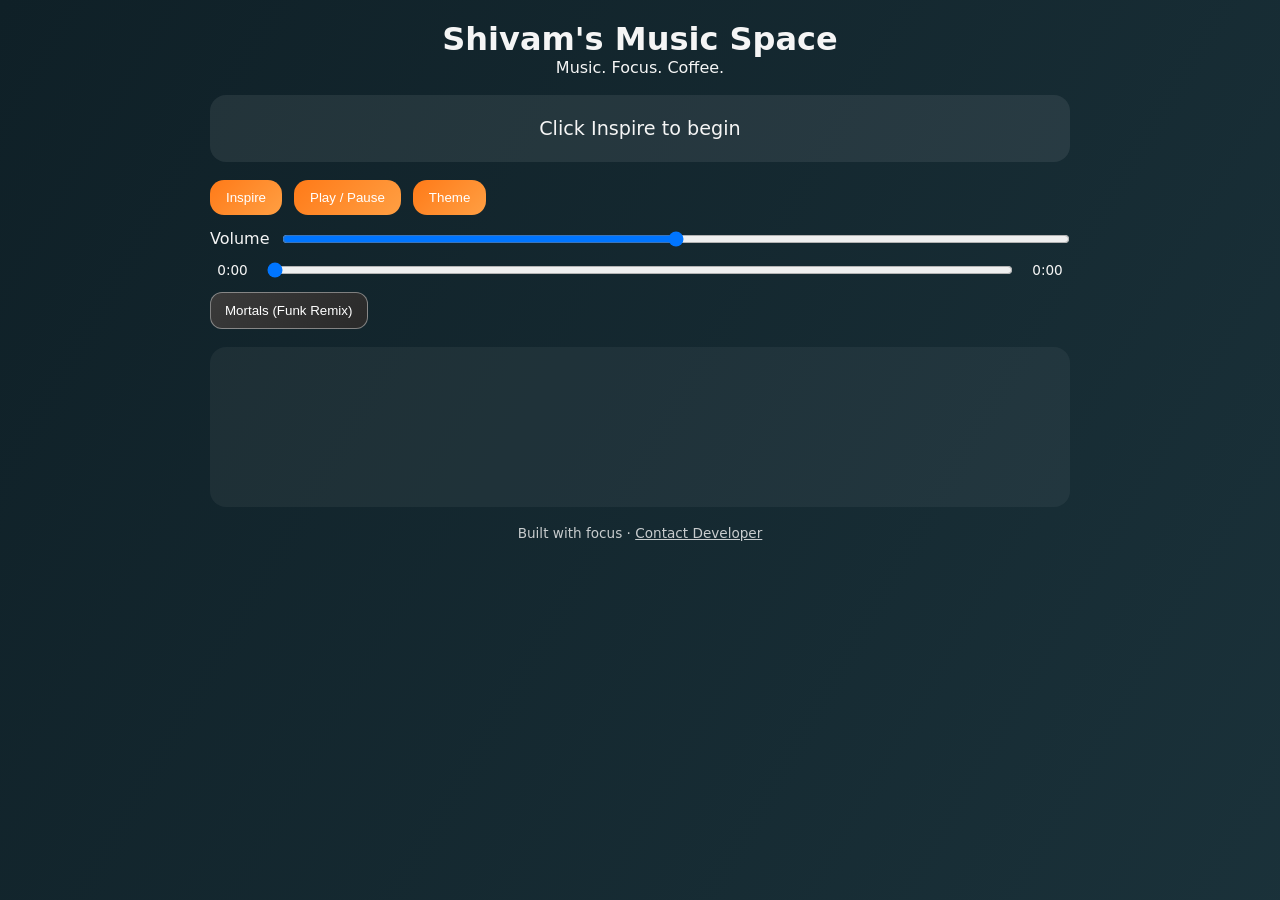
==== ItIsShivam.html @ a578e313 "Refactor ItIsShivam.html for improved controls Updated HTML structure and added new buttons for func" ====
<!DOCTYPE html>
<html lang="en">
<head>
  <meta charset="UTF-8" />
  <meta name="viewport" content="width=device-width, initial-scale=1.0"/>
  <title>Shivam's Music Space</title>
  <link rel="stylesheet" href="ItIsShivam.css">
</head>

<body class="dark animated-bg">
  <div class="main-container">

    <header>
      <h1>Shivam's Music Space</h1>
      <p>Music. Focus. Coffee.</p>
    </header>

    <div class="quote-box" id="quoteText">
      Click Inspire to begin
    </div>

    <div class="controls" id="controls">

      <div class="row">
        <button onclick="generateQuote()">Inspire</button>
        <button onclick="togglePlay()">Play / Pause</button>
        <button onclick="toggleTheme()">Theme</button>
      </div>

      <div class="row">
        <label>Volume</label>
        <input type="range" id="volume" min="0" max="1" step="0.01" value="0.5">
      </div>

      <div class="row progress-row">
        <span id="currentTime">0:00</span>
        <input type="range" id="progress" min="0" max="100" value="0">
        <span id="duration">0:00</span>
      </div>

      <div class="row">
        <select id="trackSelector">
          <option value="mortals-funk-remix.mp3">Mortals (Funk Remix)</option>
          <option value="on-and-on.mp3">On & On</option>
          <option value="make-me-move.mp3">Make Me Move</option>
          <option value="heroes-tonight.mp3">Heroes Tonight</option>
          <option value="power.mp3">Power</option>
          <option value="only-human.mp3">Only Human</option>
          <option value="want-your-body.mp3">Want Your Body</option>
          <option value="did-it-mean-forever.mp3">Did It Mean Forever</option>
          <option value="digital-death.mp3">Digital Death</option>
          <option value="all-i-need.mp3">All I Need</option>
        </select>
      </div>

    </div>

    <canvas id="visualizer"></canvas>

    <footer class="site-footer">
      Built with focus · 
      <a href="mailto:devsparadise999@duck.com">Contact Developer</a>
    </footer>

  </div>

  <audio id="audio" preload="metadata"></audio>
  <script src="ItIsShivam.js"></script>
</body>
</html>
---- ItIsShivam.css ----
* {
  margin: 0;
  padding: 0;
  box-sizing: border-box;
}

body {
  font-family: system-ui, -apple-system, sans-serif;
  min-height: 100vh;
  transition: background 0.8s ease, color 0.4s ease;
}

body.dark {
  color: #f5f5f5;
}

body.light {
  color: #222;
  background: #f2f2f2;
}

/* Animated background */
body.animated-bg {
  background: linear-gradient(120deg, #0f2027, #203a43, #2c5364);
  background-size: 300% 300%;
  animation: bgMove 40s ease infinite;
}

@keyframes bgMove {
  0% { background-position: 0% 50%; }
  50% { background-position: 100% 50%; }
  100% { background-position: 0% 50%; }
}

.main-container {
  max-width: 900px;
  margin: auto;
  padding: 20px;
  display: flex;
  flex-direction: column;
  gap: 18px;
}

header {
  text-align: center;
}

.quote-box {
  padding: 22px;
  border-radius: 16px;
  background: rgba(255,255,255,0.08);
  text-align: center;
  font-size: 1.2em;
  transition: opacity 0.3s ease;
}

.controls {
  display: flex;
  flex-direction: column;
  gap: 14px;
  transition: opacity 0.5s ease, transform 0.5s ease;
}

.row {
  display: flex;
  gap: 12px;
  align-items: center;
  flex-wrap: wrap;
}

button {
  padding: 10px 16px;
  border-radius: 14px;
  border: none;
  background: linear-gradient(135deg, #ff7a18, #ff9f43);
  color: #fff;
  cursor: pointer;
  transition: transform 0.15s ease, box-shadow 0.15s ease;
}

button:hover {
  transform: translateY(-2px);
  box-shadow: 0 8px 20px rgba(0,0,0,0.25);
}

button:active {
  transform: scale(0.96);
}

input[type="range"] {
  flex: 1;
}

.progress-row span {
  width: 45px;
  text-align: center;
  font-size: 0.85em;
}

canvas {
  width: 100%;
  height: 160px;
  border-radius: 16px;
  background: rgba(255,255,255,0.05);
}

/* Select styling */
select {
  padding: 10px 14px;
  border-radius: 12px;
  background: linear-gradient(135deg, #3a3a3a, #2a2a2a);
  color: #fff;
  border: 1px solid rgba(255,255,255,0.4);
  appearance: none;
  cursor: pointer;
}

select:hover {
  background: linear-gradient(135deg, #4b4b4b, #3a3a3a);
}

body.light select {
  background: #e6e6e6;
  color: #222;
  border: 1px solid rgba(0,0,0,0.2);
}

.site-footer {
  text-align: center;
  font-size: 0.85em;
  opacity: 0.8;
}

.site-footer a {
  color: inherit;
  text-decoration: underline;
}
/* Beat reactive overlay */
body::before {
  content: "";
  position: fixed;
  inset: 0;
  background: radial-gradient(
    circle at center,
    rgba(255, 255, 255, 0.08),
    transparent 70%
  );
  opacity: 0;
  transition: opacity 0.2s ease, background 0.3s ease;
  pointer-events: none;
  z-index: -1;
}
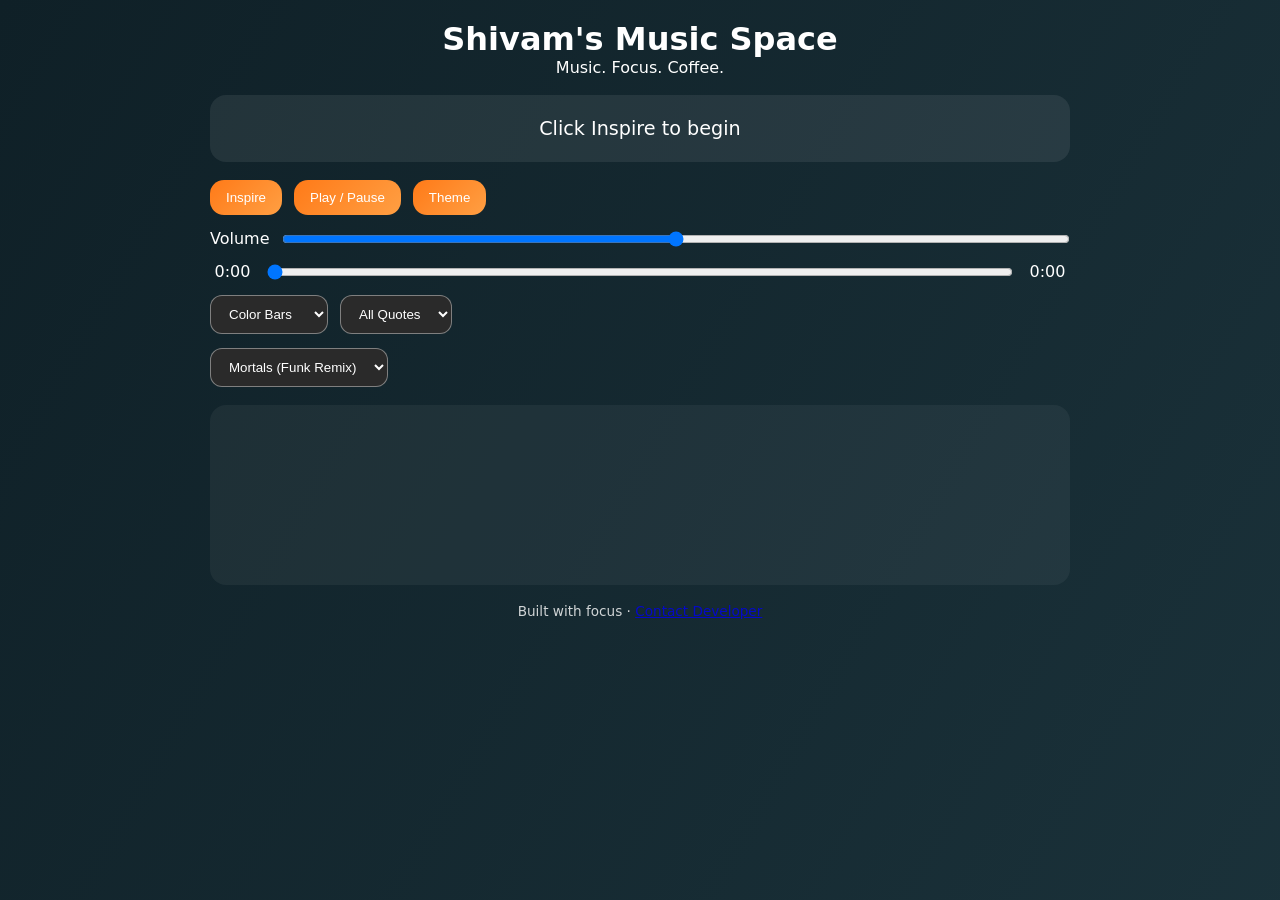
==== commit 848aa06f: "Update ItIsShivam.html" ====
--- a/ItIsShivam.html
+++ b/ItIsShivam.html
@@ -11,15 +11,15 @@
   <div class="main-container">
 
     <header>
-      <h1>Shivam's Music Space</h1>
-      <p>Music. Focus. Coffee.</p>
+      <h1 id="title">Shivam's Music Space</h1>
+      <p id="subtitle">Music. Focus. Coffee.</p>
     </header>
 
     <div class="quote-box" id="quoteText">
       Click Inspire to begin
     </div>
 
-    <div class="controls" id="controls">
+    <div class="controls">
 
       <div class="row">
         <button onclick="generateQuote()">Inspire</button>
@@ -36,6 +36,21 @@
         <span id="currentTime">0:00</span>
         <input type="range" id="progress" min="0" max="100" value="0">
         <span id="duration">0:00</span>
+      </div>
+
+      <div class="row">
+        <select id="visualizerMode">
+          <option value="bars">Color Bars</option>
+          <option value="wave">Wave Flow</option>
+          <option value="pulse">Pulse Glow</option>
+        </select>
+
+        <select id="quoteCategory">
+          <option value="all">All Quotes</option>
+          <option value="focus">Focus</option>
+          <option value="life">Life</option>
+          <option value="calm">Calm</option>
+        </select>
       </div>
 
       <div class="row">
--- a/ItIsShivam.css
+++ b/ItIsShivam.css
@@ -5,17 +5,17 @@
 }
 
 body {
-  font-family: system-ui, -apple-system, sans-serif;
+  font-family: system-ui, sans-serif;
   min-height: 100vh;
   transition: background 0.8s ease, color 0.4s ease;
 }
 
 body.dark {
-  color: #f5f5f5;
+  color: #ffffff;
 }
 
 body.light {
-  color: #222;
+  color: #111;
   background: #f2f2f2;
 }
 
@@ -30,6 +30,18 @@
   0% { background-position: 0% 50%; }
   50% { background-position: 100% 50%; }
   100% { background-position: 0% 50%; }
+}
+
+/* Beat overlay */
+body::before {
+  content: "";
+  position: fixed;
+  inset: 0;
+  background: var(--beat-bg, transparent);
+  opacity: var(--beat-opacity, 0);
+  transition: opacity 0.2s ease;
+  pointer-events: none;
+  z-index: -1;
 }
 
 .main-container {
@@ -58,7 +70,6 @@
   display: flex;
   flex-direction: column;
   gap: 14px;
-  transition: opacity 0.5s ease, transform 0.5s ease;
 }
 
 .row {
@@ -73,18 +84,13 @@
   border-radius: 14px;
   border: none;
   background: linear-gradient(135deg, #ff7a18, #ff9f43);
-  color: #fff;
+  color: white;
   cursor: pointer;
   transition: transform 0.15s ease, box-shadow 0.15s ease;
 }
 
 button:hover {
   transform: translateY(-2px);
-  box-shadow: 0 8px 20px rgba(0,0,0,0.25);
-}
-
-button:active {
-  transform: scale(0.96);
 }
 
 input[type="range"] {
@@ -94,35 +100,28 @@
 .progress-row span {
   width: 45px;
   text-align: center;
-  font-size: 0.85em;
 }
 
 canvas {
   width: 100%;
-  height: 160px;
+  height: 180px;
   border-radius: 16px;
   background: rgba(255,255,255,0.05);
 }
 
-/* Select styling */
+/* Select */
 select {
   padding: 10px 14px;
   border-radius: 12px;
-  background: linear-gradient(135deg, #3a3a3a, #2a2a2a);
+  background: #2a2a2a;
   color: #fff;
   border: 1px solid rgba(255,255,255,0.4);
-  appearance: none;
   cursor: pointer;
-}
-
-select:hover {
-  background: linear-gradient(135deg, #4b4b4b, #3a3a3a);
 }
 
 body.light select {
   background: #e6e6e6;
-  color: #222;
-  border: 1px solid rgba(0,0,0,0.2);
+  color: #111;
 }
 
 .site-footer {
@@ -130,23 +129,3 @@
   font-size: 0.85em;
   opacity: 0.8;
 }
-
-.site-footer a {
-  color: inherit;
-  text-decoration: underline;
-}
-/* Beat reactive overlay */
-body::before {
-  content: "";
-  position: fixed;
-  inset: 0;
-  background: radial-gradient(
-    circle at center,
-    rgba(255, 255, 255, 0.08),
-    transparent 70%
-  );
-  opacity: 0;
-  transition: opacity 0.2s ease, background 0.3s ease;
-  pointer-events: none;
-  z-index: -1;
-}
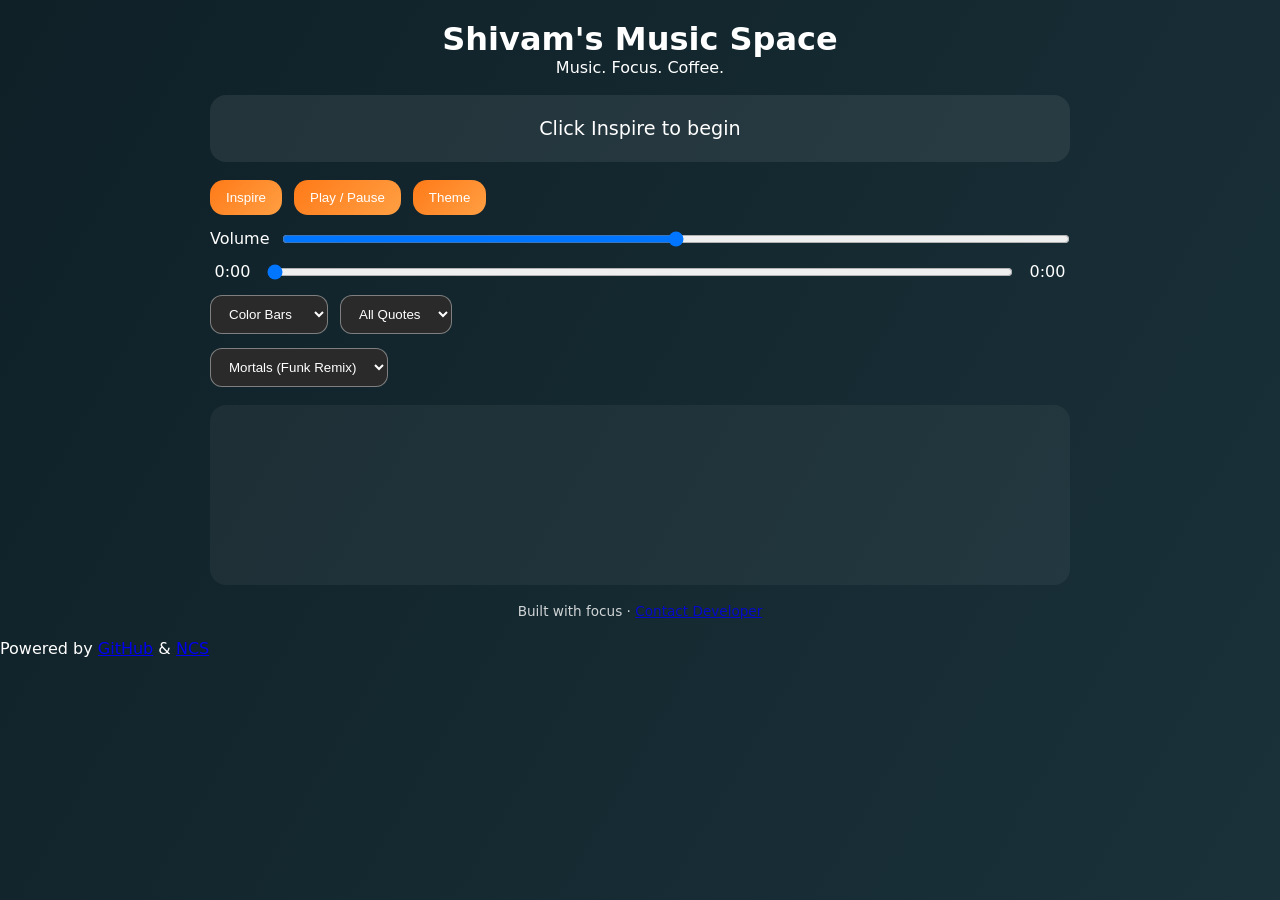
==== commit ee4dca0b: "Refactor footer and remove duplicate audio/script tags" ====
--- a/ItIsShivam.html
+++ b/ItIsShivam.html
@@ -77,9 +77,12 @@
       <a href="mailto:devsparadise999@duck.com">Contact Developer</a>
     </footer>
 
+  </div> <audio id="audio" preload="metadata"></audio>
+  <script src="ItIsShivam.js"></script>
+
+  <div class="powered-by">
+    Powered by <a href="https://github.com/" target="_blank" rel="noopener noreferrer">GitHub</a> & <a href="https://ncs.io/" target="_blank" rel="noopener noreferrer">NCS</a>
   </div>
 
-  <audio id="audio" preload="metadata"></audio>
-  <script src="ItIsShivam.js"></script>
 </body>
 </html>
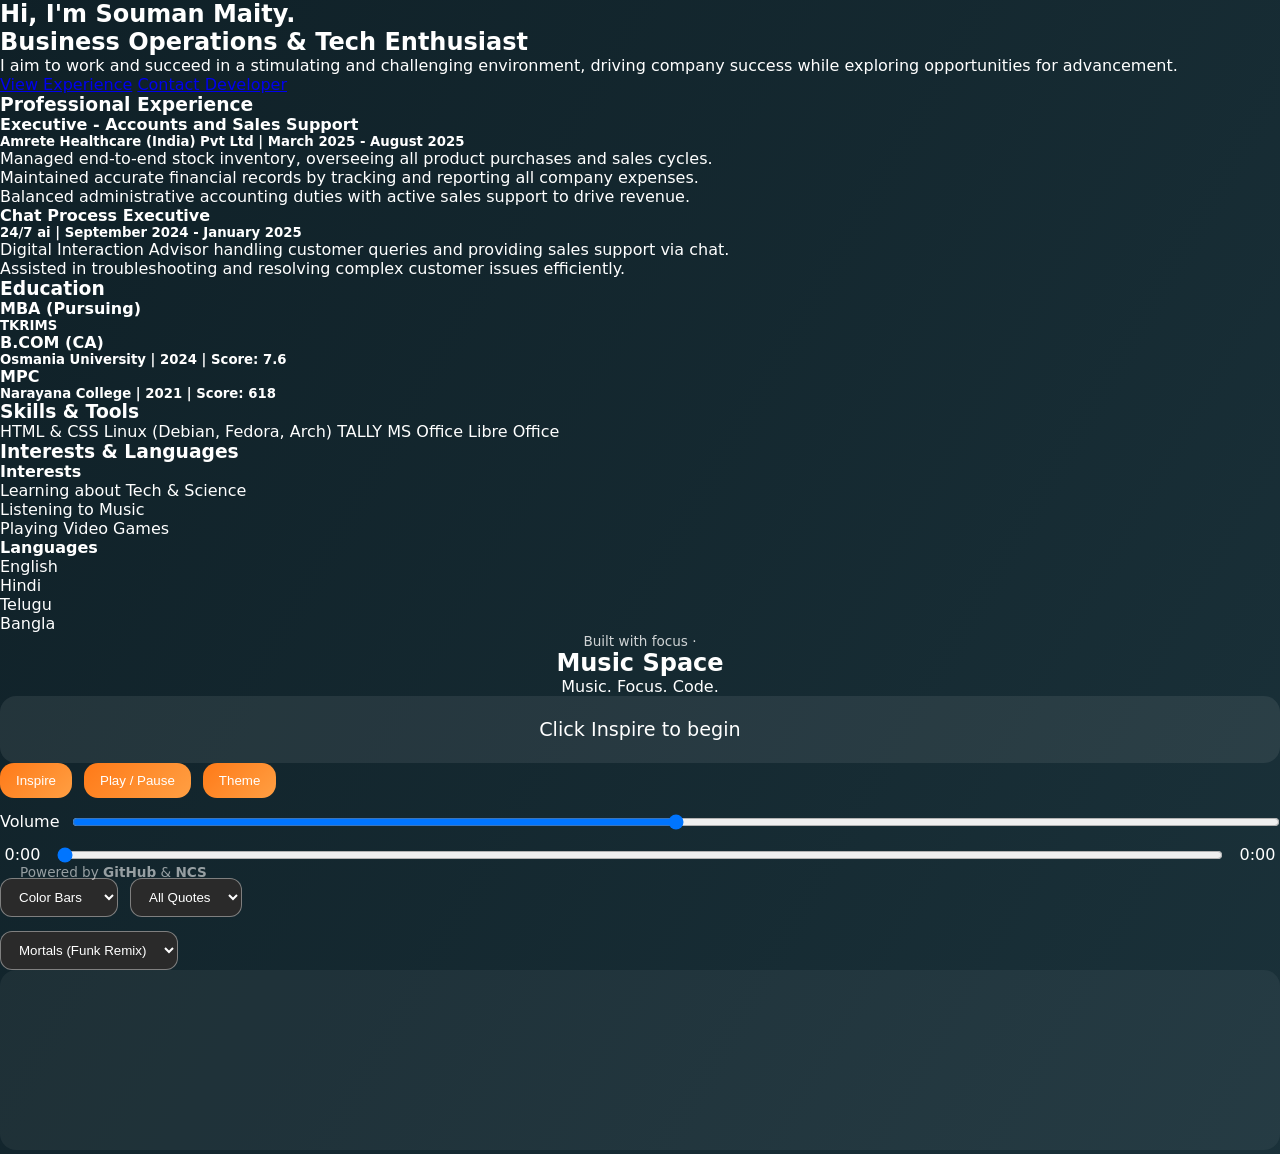
==== commit 7017721a: "Update portfolio details and layout in HTML" ====
--- a/ItIsShivam.html
+++ b/ItIsShivam.html
@@ -3,86 +3,175 @@
 <head>
   <meta charset="UTF-8" />
   <meta name="viewport" content="width=device-width, initial-scale=1.0"/>
-  <title>Shivam's Music Space</title>
+  <title>Souman Maity | Portfolio</title>
+  <!-- Updated to link your specific CSS file -->
   <link rel="stylesheet" href="ItIsShivam.css">
 </head>
 
 <body class="dark animated-bg">
-  <div class="main-container">
+  <div class="portfolio-layout">
 
-    <header>
-      <h1 id="title">Shivam's Music Space</h1>
-      <p id="subtitle">Music. Focus. Coffee.</p>
-    </header>
+    <!-- PORTFOLIO CONTENT (Left Side) -->
+    <main class="portfolio-content">
+      <section class="hero">
+        <h1>Hi, I'm Souman Maity.</h1>
+        <h2>Business Operations & Tech Enthusiast</h2>
+        <p>I aim to work and succeed in a stimulating and challenging environment, driving company success while exploring opportunities for advancement.</p>
+        <div class="hero-actions">
+          <a href="#experience" class="btn-primary">View Experience</a>
+          <a href="mailto:devsparadise999@duck.com" class="btn-dev">Contact Developer</a>
+        </div>
+      </section>
 
-    <div class="quote-box" id="quoteText">
-      Click Inspire to begin
-    </div>
+      <section id="experience" class="portfolio-section">
+        <h3>Professional Experience</h3>
+        <div class="timeline">
+          <div class="timeline-item">
+            <h4>Executive - Accounts and Sales Support</h4>
+            <h5>Amrete Healthcare (India) Pvt Ltd | March 2025 - August 2025</h5>
+            <ul>
+              <li>Managed end-to-end stock inventory, overseeing all product purchases and sales cycles.</li>
+              <li>Maintained accurate financial records by tracking and reporting all company expenses.</li>
+              <li>Balanced administrative accounting duties with active sales support to drive revenue.</li>
+            </ul>
+          </div>
+          <div class="timeline-item">
+            <h4>Chat Process Executive</h4>
+            <h5>24/7 ai | September 2024 - January 2025</h5>
+            <ul>
+              <li>Digital Interaction Advisor handling customer queries and providing sales support via chat.</li>
+              <li>Assisted in troubleshooting and resolving complex customer issues efficiently.</li>
+            </ul>
+          </div>
+        </div>
+      </section>
 
-    <div class="controls">
+      <section id="education" class="portfolio-section">
+        <h3>Education</h3>
+        <div class="timeline">
+          <div class="timeline-item">
+            <h4>MBA (Pursuing)</h4>
+            <h5>TKRIMS</h5>
+          </div>
+          <div class="timeline-item">
+            <h4>B.COM (CA)</h4>
+            <h5>Osmania University | 2024 | Score: 7.6</h5>
+          </div>
+          <div class="timeline-item">
+            <h4>MPC</h4>
+            <h5>Narayana College | 2021 | Score: 618</h5>
+          </div>
+        </div>
+      </section>
 
-      <div class="row">
-        <button onclick="generateQuote()">Inspire</button>
-        <button onclick="togglePlay()">Play / Pause</button>
-        <button onclick="toggleTheme()">Theme</button>
+      <section id="skills" class="portfolio-section">
+        <h3>Skills & Tools</h3>
+        <div class="tags-container">
+          <span class="skill-tag">HTML & CSS</span>
+          <span class="skill-tag">Linux (Debian, Fedora, Arch)</span>
+          <span class="skill-tag">TALLY</span>
+          <span class="skill-tag">MS Office</span>
+          <span class="skill-tag">Libre Office</span>
+        </div>
+      </section>
+
+      <section id="interests" class="portfolio-section">
+        <h3>Interests & Languages</h3>
+        <div class="split-section">
+          <div>
+            <h4>Interests</h4>
+            <ul class="simple-list">
+              <li>Learning about Tech & Science</li>
+              <li>Listening to Music</li>
+              <li>Playing Video Games</li>
+            </ul>
+          </div>
+          <div>
+            <h4>Languages</h4>
+            <ul class="simple-list">
+              <li>English</li>
+              <li>Hindi</li>
+              <li>Telugu</li>
+              <li>Bangla</li>
+            </ul>
+          </div>
+        </div>
+      </section>
+
+      <footer class="site-footer">
+        Built with focus · 
+        <div class="powered-by">
+          Powered by <a href="https://github.com/" target="_blank" rel="noopener noreferrer">GitHub</a> & <a href="https://ncs.io/" target="_blank" rel="noopener noreferrer">NCS</a>
+        </div>
+      </footer>
+    </main>
+
+    <!-- MUSIC SPACE WIDGET (Right Side) -->
+    <aside class="music-widget">
+      <header>
+        <h2 id="title">Music Space</h2>
+        <p id="subtitle">Music. Focus. Code.</p>
+      </header>
+
+      <div class="quote-box" id="quoteText">
+        Click Inspire to begin
       </div>
 
-      <div class="row">
-        <label>Volume</label>
-        <input type="range" id="volume" min="0" max="1" step="0.01" value="0.5">
+      <div class="controls">
+        <div class="row">
+          <button onclick="generateQuote()">Inspire</button>
+          <button onclick="togglePlay()">Play / Pause</button>
+          <button onclick="toggleTheme()">Theme</button>
+        </div>
+
+        <div class="row">
+          <label>Volume</label>
+          <input type="range" id="volume" min="0" max="1" step="0.01" value="0.5">
+        </div>
+
+        <div class="row progress-row">
+          <span id="currentTime">0:00</span>
+          <input type="range" id="progress" min="0" max="100" value="0">
+          <span id="duration">0:00</span>
+        </div>
+
+        <div class="row">
+          <select id="visualizerMode">
+            <option value="bars">Color Bars</option>
+            <option value="wave">Wave Flow</option>
+            <option value="pulse">Pulse Glow</option>
+          </select>
+
+          <select id="quoteCategory">
+            <option value="all">All Quotes</option>
+            <option value="focus">Focus</option>
+            <option value="career">Career</option>
+            <option value="calm">Calm</option>
+          </select>
+        </div>
+
+        <div class="row">
+          <select id="trackSelector">
+            <option value="mortals-funk-remix.mp3">Mortals (Funk Remix)</option>
+            <option value="on-and-on.mp3">On & On</option>
+            <option value="make-me-move.mp3">Make Me Move</option>
+            <option value="heroes-tonight.mp3">Heroes Tonight</option>
+            <option value="power.mp3">Power</option>
+            <option value="only-human.mp3">Only Human</option>
+            <option value="want-your-body.mp3">Want Your Body</option>
+            <option value="did-it-mean-forever.mp3">Did It Mean Forever</option>
+            <option value="digital-death.mp3">Digital Death</option>
+            <option value="all-i-need.mp3">All I Need</option>
+          </select>
+        </div>
       </div>
 
-      <div class="row progress-row">
-        <span id="currentTime">0:00</span>
-        <input type="range" id="progress" min="0" max="100" value="0">
-        <span id="duration">0:00</span>
-      </div>
+      <canvas id="visualizer"></canvas>
+    </aside>
 
-      <div class="row">
-        <select id="visualizerMode">
-          <option value="bars">Color Bars</option>
-          <option value="wave">Wave Flow</option>
-          <option value="pulse">Pulse Glow</option>
-        </select>
-
-        <select id="quoteCategory">
-          <option value="all">All Quotes</option>
-          <option value="focus">Focus</option>
-          <option value="life">Life</option>
-          <option value="calm">Calm</option>
-        </select>
-      </div>
-
-      <div class="row">
-        <select id="trackSelector">
-          <option value="mortals-funk-remix.mp3">Mortals (Funk Remix)</option>
-          <option value="on-and-on.mp3">On & On</option>
-          <option value="make-me-move.mp3">Make Me Move</option>
-          <option value="heroes-tonight.mp3">Heroes Tonight</option>
-          <option value="power.mp3">Power</option>
-          <option value="only-human.mp3">Only Human</option>
-          <option value="want-your-body.mp3">Want Your Body</option>
-          <option value="did-it-mean-forever.mp3">Did It Mean Forever</option>
-          <option value="digital-death.mp3">Digital Death</option>
-          <option value="all-i-need.mp3">All I Need</option>
-        </select>
-      </div>
-
-    </div>
-
-    <canvas id="visualizer"></canvas>
-
-    <footer class="site-footer">
-      Built with focus · 
-      <a href="mailto:devsparadise999@duck.com">Contact Developer</a>
-    </footer>
-
-  </div> <audio id="audio" preload="metadata"></audio>
-  <script src="ItIsShivam.js"></script>
-
-  <div class="powered-by">
-    Powered by <a href="https://github.com/" target="_blank" rel="noopener noreferrer">GitHub</a> & <a href="https://ncs.io/" target="_blank" rel="noopener noreferrer">NCS</a>
   </div>
 
+  <audio id="audio" preload="metadata"></audio>
+  <script src="ItIsShivam.js"></script>
 </body>
 </html>
--- a/ItIsShivam.css
+++ b/ItIsShivam.css
@@ -129,3 +129,28 @@
   font-size: 0.85em;
   opacity: 0.8;
 }
+
+/* --- Powered By Corner --- */
+.powered-by {
+  position: fixed;
+  bottom: 20px;
+  left: 20px;
+  font-size: 0.85rem;
+  opacity: 0.7;
+  z-index: 1000;
+  transition: opacity 0.3s ease;
+}
+
+.powered-by:hover {
+  opacity: 1;
+}
+
+.powered-by a {
+  color: inherit; /* Adopts the dark/light theme color dynamically */
+  text-decoration: none;
+  font-weight: bold;
+}
+
+.powered-by a:hover {
+  text-decoration: underline;
+}
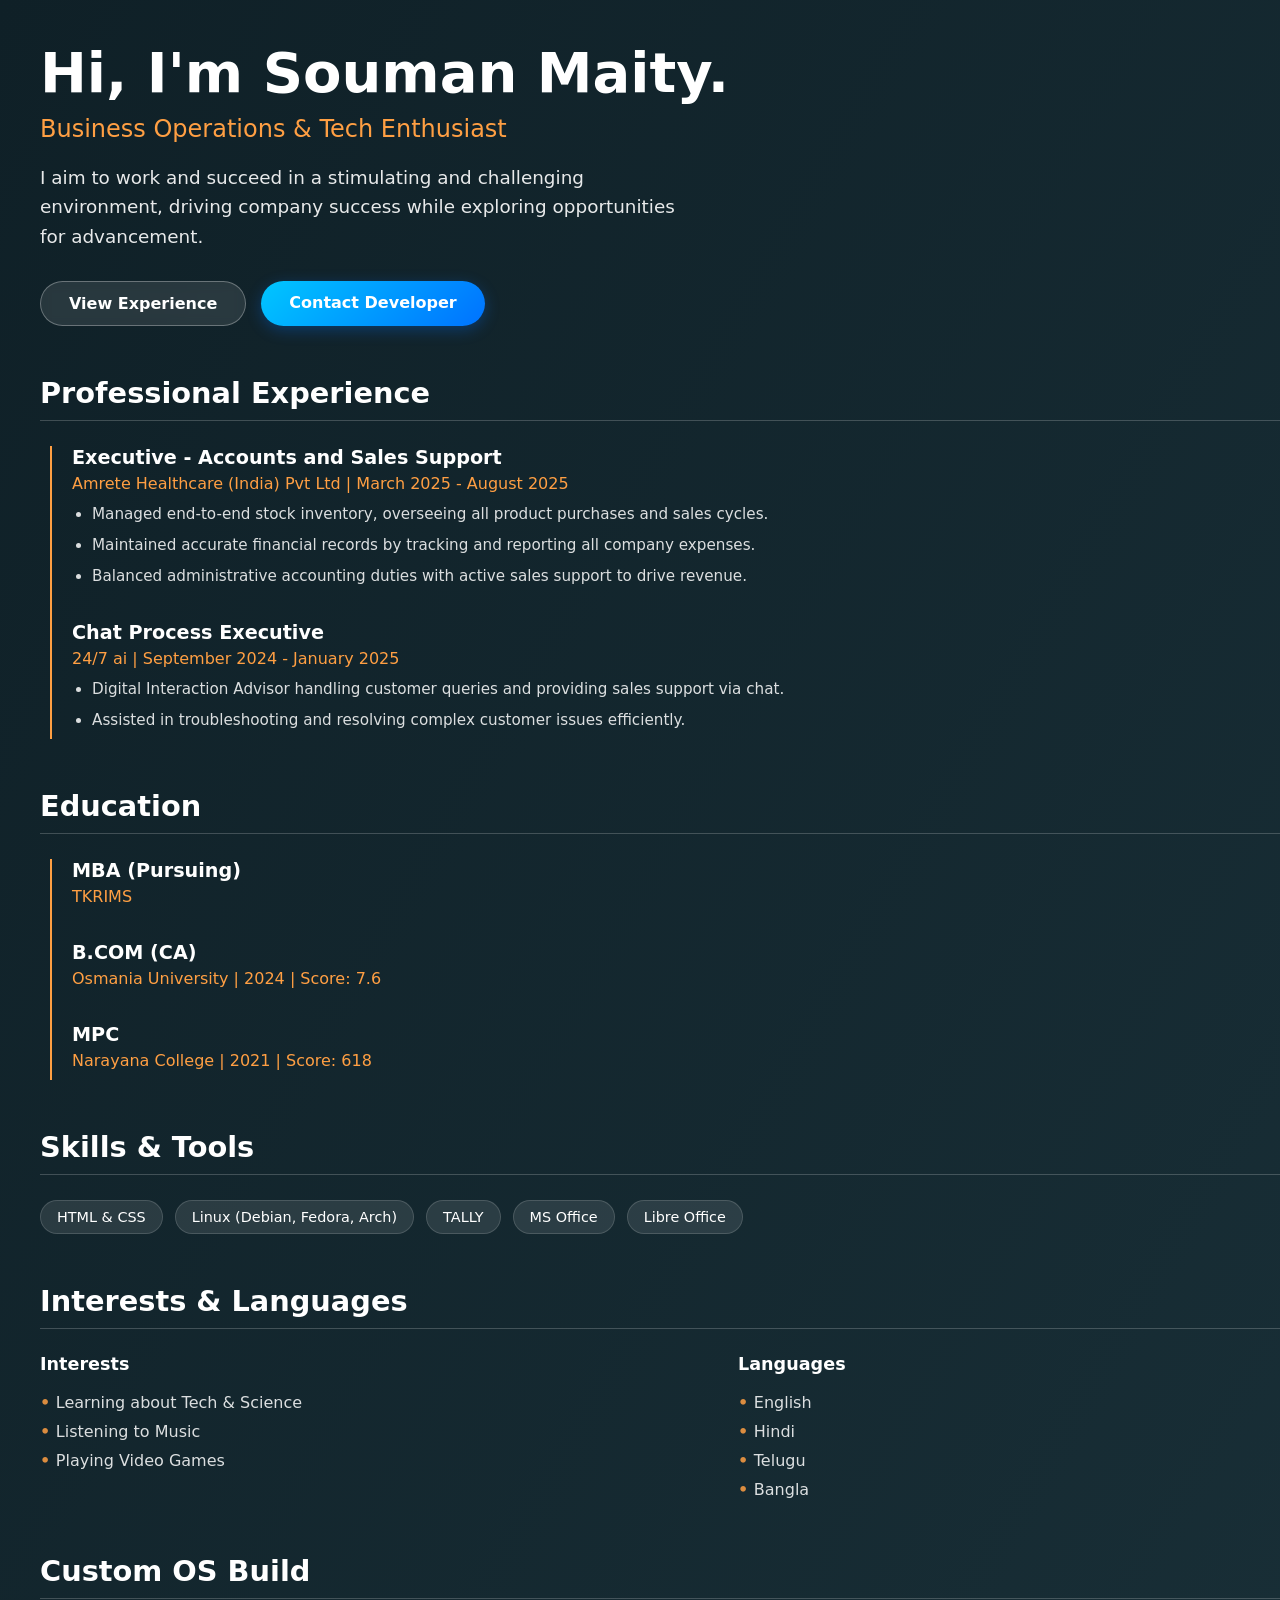
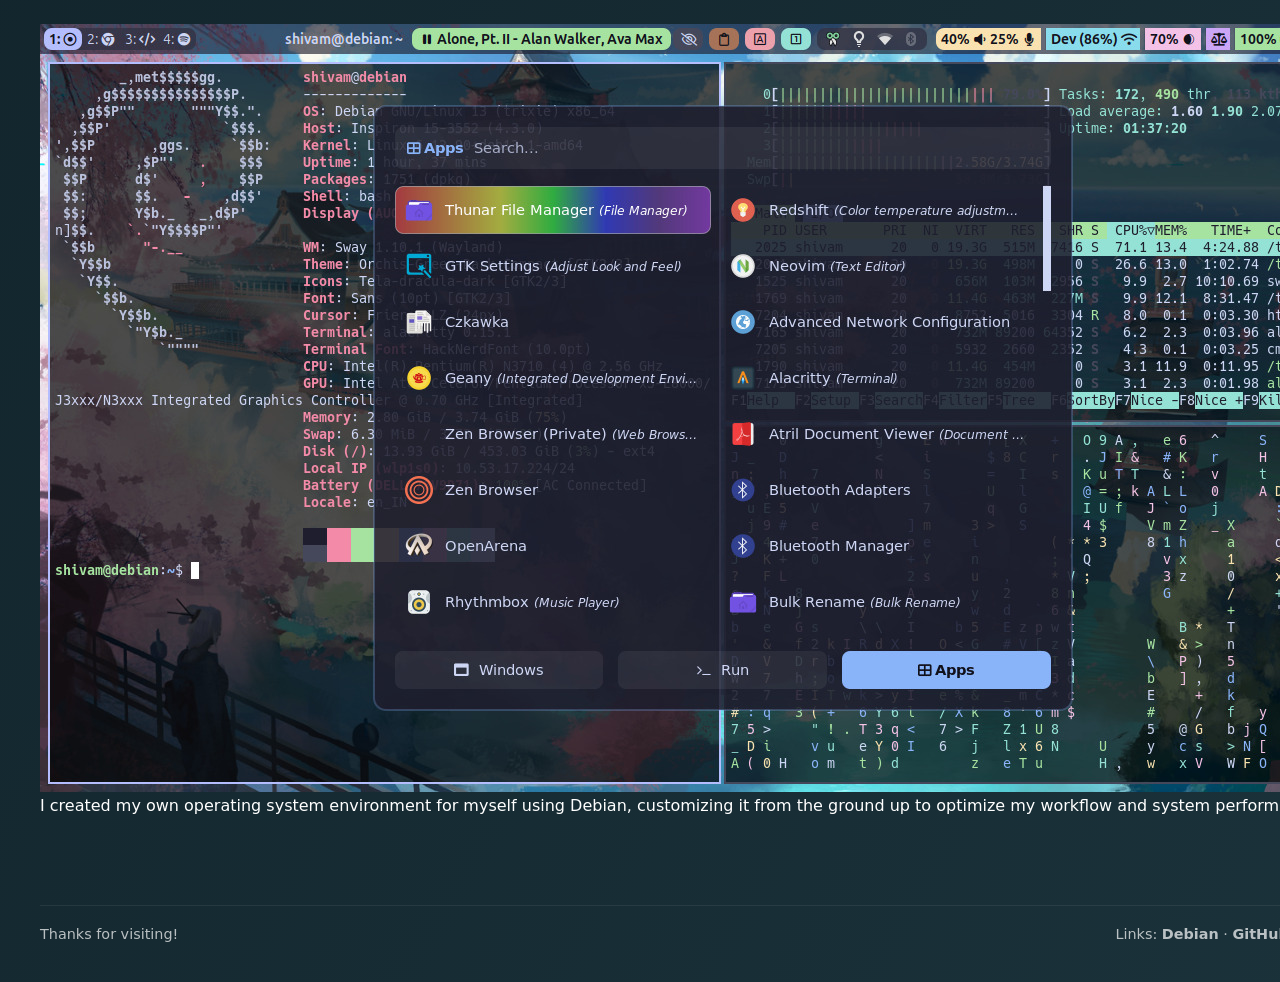
==== commit 550dd544: "Add Custom OS Build section to portfolio Added a section for Custom OS Build showcasing a Debian set" ====
--- a/ItIsShivam.html
+++ b/ItIsShivam.html
@@ -4,14 +4,12 @@
   <meta charset="UTF-8" />
   <meta name="viewport" content="width=device-width, initial-scale=1.0"/>
   <title>Souman Maity | Portfolio</title>
-  <!-- Updated to link your specific CSS file -->
   <link rel="stylesheet" href="ItIsShivam.css">
 </head>
 
 <body class="dark animated-bg">
   <div class="portfolio-layout">
 
-    <!-- PORTFOLIO CONTENT (Left Side) -->
     <main class="portfolio-content">
       <section class="hero">
         <h1>Hi, I'm Souman Maity.</h1>
@@ -98,15 +96,28 @@
         </div>
       </section>
 
+      <section id="custom-os" class="portfolio-section">
+        <h3>Custom OS Build</h3>
+        <div class="os-card">
+          <img src="MySetup.jpeg" alt="Custom Debian Operating System Setup" class="setup-img" />
+          <p class="os-description">
+            I created my own operating system environment for myself using Debian, customizing it from the ground up to optimize my workflow and system performance.
+          </p>
+        </div>
+      </section>
+
       <footer class="site-footer">
-        Built with focus · 
+        <div class="thanks-text">Thanks for visiting!</div>
         <div class="powered-by">
-          Powered by <a href="https://github.com/" target="_blank" rel="noopener noreferrer">GitHub</a> & <a href="https://ncs.io/" target="_blank" rel="noopener noreferrer">NCS</a>
+          Links: 
+          <a href="https://www.debian.org/" target="_blank" rel="noopener noreferrer">Debian</a> · 
+          <a href="https://github.com/" target="_blank" rel="noopener noreferrer">GitHub</a> · 
+          <a href="https://www.google.com/" target="_blank" rel="noopener noreferrer">Google</a> · 
+          <a href="https://ncs.io/" target="_blank" rel="noopener noreferrer">NCS</a>
         </div>
       </footer>
     </main>
 
-    <!-- MUSIC SPACE WIDGET (Right Side) -->
     <aside class="music-widget">
       <header>
         <h2 id="title">Music Space</h2>
--- a/ItIsShivam.css
+++ b/ItIsShivam.css
@@ -1,25 +1,17 @@
-* {
-  margin: 0;
-  padding: 0;
-  box-sizing: border-box;
+/* --- Base Styles --- */
+* { margin: 0; padding: 0; box-sizing: border-box; }
+
+body {
+  font-family: system-ui, -apple-system, sans-serif;
+  min-height: 100vh;
+  transition: background 0.8s ease, color 0.4s ease;
+  overflow-x: hidden;
 }
 
-body {
-  font-family: system-ui, sans-serif;
-  min-height: 100vh;
-  transition: background 0.8s ease, color 0.4s ease;
-}
+body.dark { color: #ffffff; }
+body.light { color: #111; background: #f2f2f2; }
 
-body.dark {
-  color: #ffffff;
-}
-
-body.light {
-  color: #111;
-  background: #f2f2f2;
-}
-
-/* Animated background */
+/* Animated background & Beat Overlay */
 body.animated-bg {
   background: linear-gradient(120deg, #0f2027, #203a43, #2c5364);
   background-size: 300% 300%;
@@ -32,7 +24,6 @@
   100% { background-position: 0% 50%; }
 }
 
-/* Beat overlay */
 body::before {
   content: "";
   position: fixed;
@@ -44,113 +35,147 @@
   z-index: -1;
 }
 
-.main-container {
-  max-width: 900px;
-  margin: auto;
-  padding: 20px;
+/* --- Layout Grid --- */
+.portfolio-layout {
+  display: grid;
+  grid-template-columns: 1fr 400px;
+  gap: 50px;
+  max-width: 1400px;
+  margin: 0 auto;
+  padding: 40px;
+  align-items: start;
+}
+
+/* --- Left Side: Portfolio Content --- */
+.portfolio-content {
   display: flex;
   flex-direction: column;
-  gap: 18px;
+  gap: 50px;
 }
 
-header {
-  text-align: center;
+.hero h1 { font-size: 3.5rem; margin-bottom: 10px; }
+.hero h2 { font-size: 1.5rem; color: #ff9f43; margin-bottom: 20px; font-weight: 500; }
+.hero p { font-size: 1.15rem; line-height: 1.6; max-width: 650px; margin-bottom: 30px; opacity: 0.9; }
+
+.hero-actions { display: flex; gap: 15px; flex-wrap: wrap; }
+
+.btn-primary, .btn-dev {
+  padding: 12px 28px;
+  border-radius: 30px;
+  text-decoration: none;
+  font-weight: bold;
+  transition: transform 0.2s, box-shadow 0.2s;
+  display: inline-block;
+}
+.btn-primary {
+  background: rgba(255, 255, 255, 0.1);
+  border: 1px solid rgba(255, 255, 255, 0.3);
+  color: inherit;
+  backdrop-filter: blur(5px);
+}
+.btn-primary:hover { background: rgba(255, 255, 255, 0.2); transform: translateY(-3px); }
+
+/* Custom Dev Button */
+.btn-dev {
+  background: linear-gradient(135deg, #00c6ff, #0072ff);
+  color: white;
+  border: none;
+  box-shadow: 0 4px 15px rgba(0, 114, 255, 0.3);
+}
+.btn-dev:hover { transform: translateY(-3px); box-shadow: 0 6px 20px rgba(0, 114, 255, 0.5); }
+
+/* Sections */
+.portfolio-section h3 { 
+  font-size: 1.8rem; 
+  margin-bottom: 25px; 
+  border-bottom: 1px solid rgba(255,255,255,0.2); 
+  padding-bottom: 10px; 
 }
 
-.quote-box {
-  padding: 22px;
-  border-radius: 16px;
-  background: rgba(255,255,255,0.08);
-  text-align: center;
-  font-size: 1.2em;
-  transition: opacity 0.3s ease;
+body.light .portfolio-section h3 { border-bottom: 1px solid rgba(0,0,0,0.1); }
+
+/* Timeline for Experience/Education */
+.timeline {
+  display: flex;
+  flex-direction: column;
+  gap: 25px;
+  border-left: 2px solid #ff9f43;
+  padding-left: 20px;
+  margin-left: 10px;
 }
 
-.controls {
+.timeline-item h4 { font-size: 1.2rem; margin-bottom: 5px; }
+.timeline-item h5 { font-size: 1rem; color: #ff9f43; font-weight: normal; margin-bottom: 10px; }
+.timeline-item ul { padding-left: 20px; opacity: 0.85; line-height: 1.5; font-size: 0.95rem; }
+.timeline-item ul li { margin-bottom: 8px; }
+
+/* Skills Tags */
+.tags-container { display: flex; flex-wrap: wrap; gap: 12px; }
+.skill-tag {
+  background: rgba(255, 255, 255, 0.1);
+  padding: 8px 16px;
+  border-radius: 20px;
+  font-size: 0.9rem;
+  border: 1px solid rgba(255, 255, 255, 0.15);
+  transition: background 0.3s;
+}
+.skill-tag:hover { background: rgba(255, 255, 255, 0.2); }
+body.light .skill-tag { background: rgba(0,0,0,0.05); border: 1px solid rgba(0,0,0,0.1); }
+
+/* Interests & Languages */
+.split-section { display: grid; grid-template-columns: 1fr 1fr; gap: 30px; }
+.split-section h4 { margin-bottom: 15px; font-size: 1.1rem; }
+.simple-list { list-style: none; opacity: 0.85; line-height: 1.8; }
+.simple-list li::before { content: "• "; color: #ff9f43; font-weight: bold; }
+
+/* --- Right Side: Music Widget (Glassmorphism) --- */
+.music-widget {
+  background: rgba(20, 20, 20, 0.4);
+  backdrop-filter: blur(16px);
+  -webkit-backdrop-filter: blur(16px);
+  border: 1px solid rgba(255,255,255,0.1);
+  padding: 30px;
+  border-radius: 24px;
+  position: sticky;
+  top: 40px;
   display: flex;
   flex-direction: column;
-  gap: 14px;
+  gap: 20px;
+  box-shadow: 0 10px 30px rgba(0,0,0,0.3);
 }
 
-.row {
-  display: flex;
-  gap: 12px;
-  align-items: center;
-  flex-wrap: wrap;
+.music-widget header { text-align: center; }
+.music-widget #title { font-size: 1.5rem; margin-bottom: 5px; }
+.music-widget #subtitle { opacity: 0.7; font-size: 0.9rem; }
+
+.quote-box { padding: 22px; border-radius: 16px; background: rgba(255,255,255,0.05); text-align: center; font-style: italic; font-size: 1.05rem; line-height: 1.4; border: 1px solid rgba(255,255,255,0.05); }
+
+.controls { display: flex; flex-direction: column; gap: 14px; }
+.row { display: flex; gap: 12px; align-items: center; flex-wrap: wrap; }
+button { padding: 10px 14px; border-radius: 12px; border: none; background: linear-gradient(135deg, #ff7a18, #ff9f43); color: white; cursor: pointer; transition: transform 0.15s ease; font-weight: bold; flex: 1; }
+button:hover { transform: translateY(-2px); }
+
+input[type="range"] { flex: 1; accent-color: #ff9f43; }
+.progress-row span { width: 45px; text-align: center; font-size: 0.85rem; font-family: monospace; }
+
+select { flex: 1; padding: 10px; border-radius: 12px; background: rgba(0,0,0,0.3); color: #fff; border: 1px solid rgba(255,255,255,0.2); cursor: pointer; }
+
+canvas { width: 100%; height: 160px; border-radius: 16px; background: rgba(0,0,0,0.2); }
+
+body.light .music-widget { background: rgba(255, 255, 255, 0.7); border: 1px solid rgba(0,0,0,0.1); box-shadow: 0 10px 30px rgba(0,0,0,0.05); }
+body.light select { background: rgba(255,255,255,0.5); color: #111; border: 1px solid rgba(0,0,0,0.2); }
+body.light .quote-box { background: rgba(0,0,0,0.03); border: 1px solid rgba(0,0,0,0.05); }
+
+.site-footer { margin-top: 40px; font-size: 0.9rem; opacity: 0.7; padding-top: 20px; border-top: 1px solid rgba(255,255,255,0.1); display: flex; justify-content: space-between; align-items: center; }
+body.light .site-footer { border-top: 1px solid rgba(0,0,0,0.1); }
+.powered-by a { color: inherit; font-weight: bold; text-decoration: none; }
+.powered-by a:hover { text-decoration: underline; }
+
+/* Responsive adjustments for mobile */
+@media (max-width: 950px) {
+  .portfolio-layout { grid-template-columns: 1fr; padding: 20px; gap: 40px; }
+  .music-widget { position: relative; top: 0; }
+  .hero h1 { font-size: 2.8rem; }
+  .split-section { grid-template-columns: 1fr; }
+  .site-footer { flex-direction: column; gap: 10px; text-align: center; }
 }
-
-button {
-  padding: 10px 16px;
-  border-radius: 14px;
-  border: none;
-  background: linear-gradient(135deg, #ff7a18, #ff9f43);
-  color: white;
-  cursor: pointer;
-  transition: transform 0.15s ease, box-shadow 0.15s ease;
-}
-
-button:hover {
-  transform: translateY(-2px);
-}
-
-input[type="range"] {
-  flex: 1;
-}
-
-.progress-row span {
-  width: 45px;
-  text-align: center;
-}
-
-canvas {
-  width: 100%;
-  height: 180px;
-  border-radius: 16px;
-  background: rgba(255,255,255,0.05);
-}
-
-/* Select */
-select {
-  padding: 10px 14px;
-  border-radius: 12px;
-  background: #2a2a2a;
-  color: #fff;
-  border: 1px solid rgba(255,255,255,0.4);
-  cursor: pointer;
-}
-
-body.light select {
-  background: #e6e6e6;
-  color: #111;
-}
-
-.site-footer {
-  text-align: center;
-  font-size: 0.85em;
-  opacity: 0.8;
-}
-
-/* --- Powered By Corner --- */
-.powered-by {
-  position: fixed;
-  bottom: 20px;
-  left: 20px;
-  font-size: 0.85rem;
-  opacity: 0.7;
-  z-index: 1000;
-  transition: opacity 0.3s ease;
-}
-
-.powered-by:hover {
-  opacity: 1;
-}
-
-.powered-by a {
-  color: inherit; /* Adopts the dark/light theme color dynamically */
-  text-decoration: none;
-  font-weight: bold;
-}
-
-.powered-by a:hover {
-  text-decoration: underline;
-}
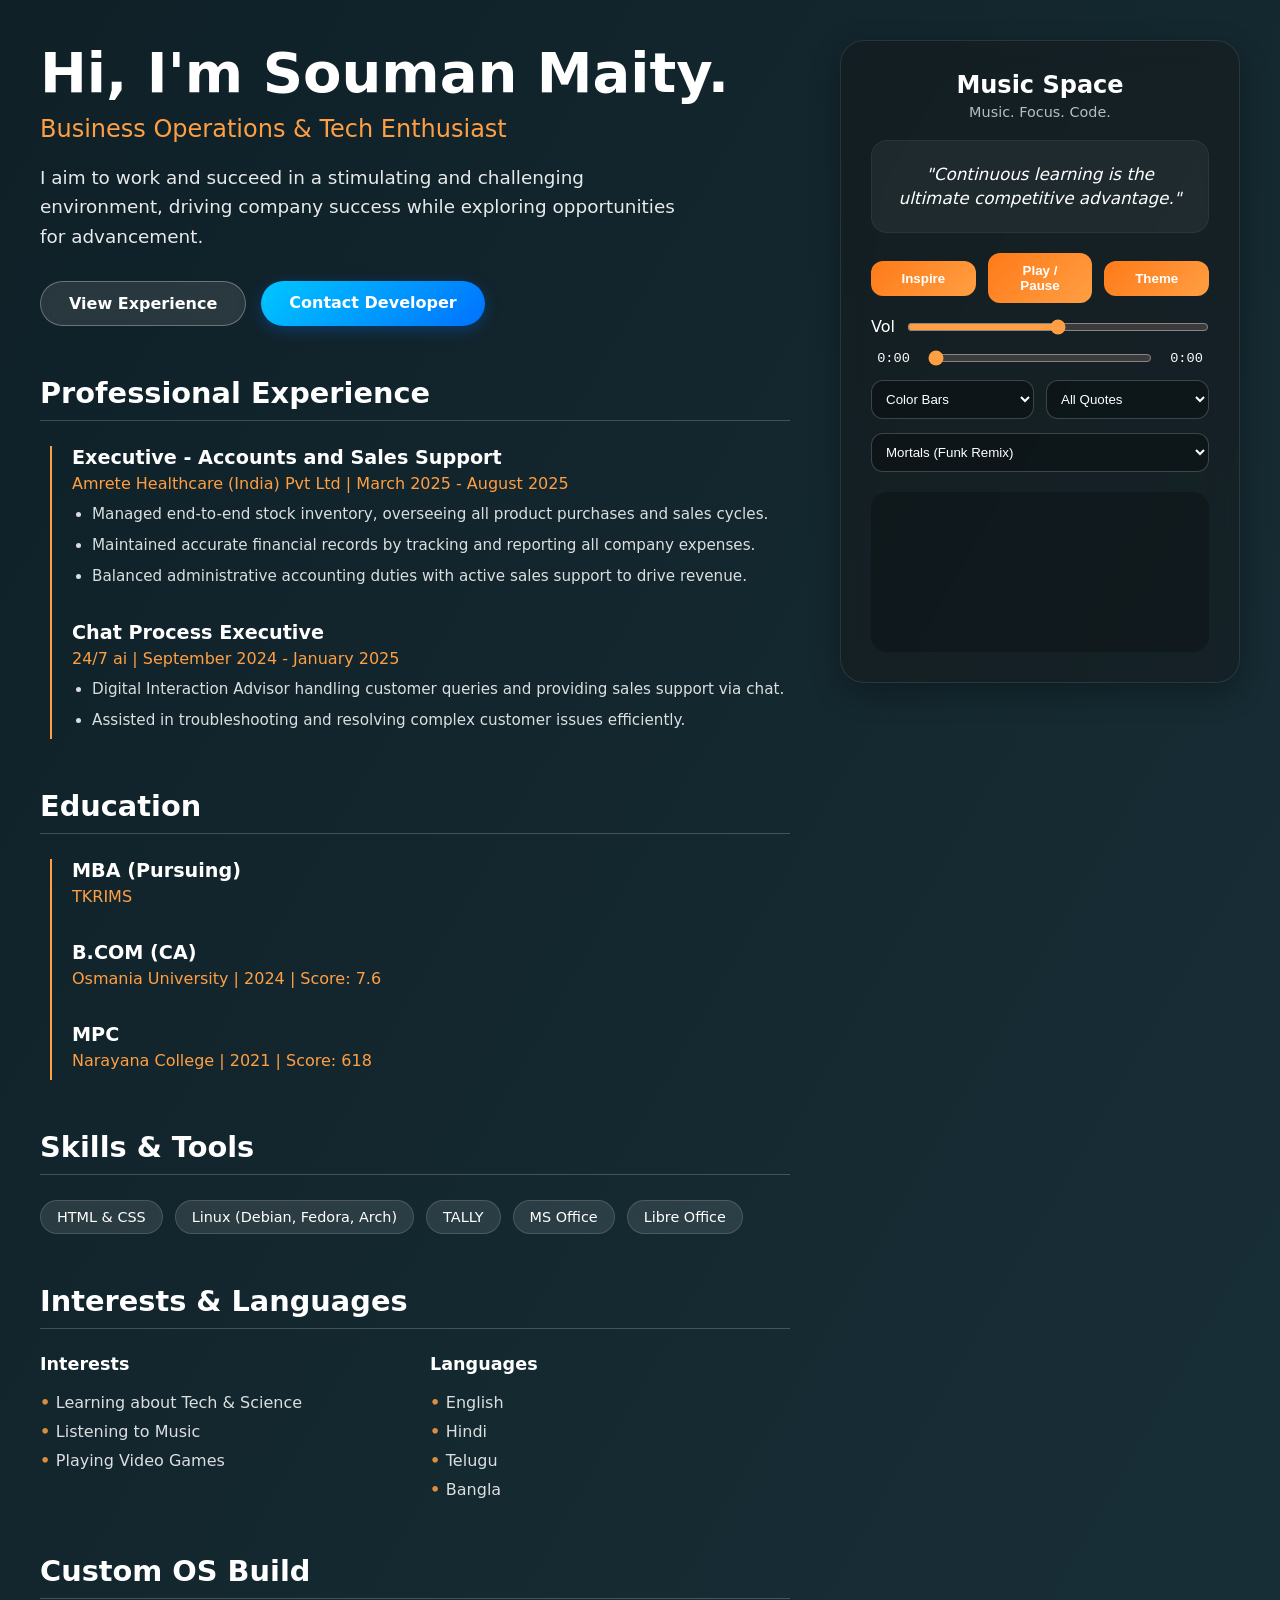
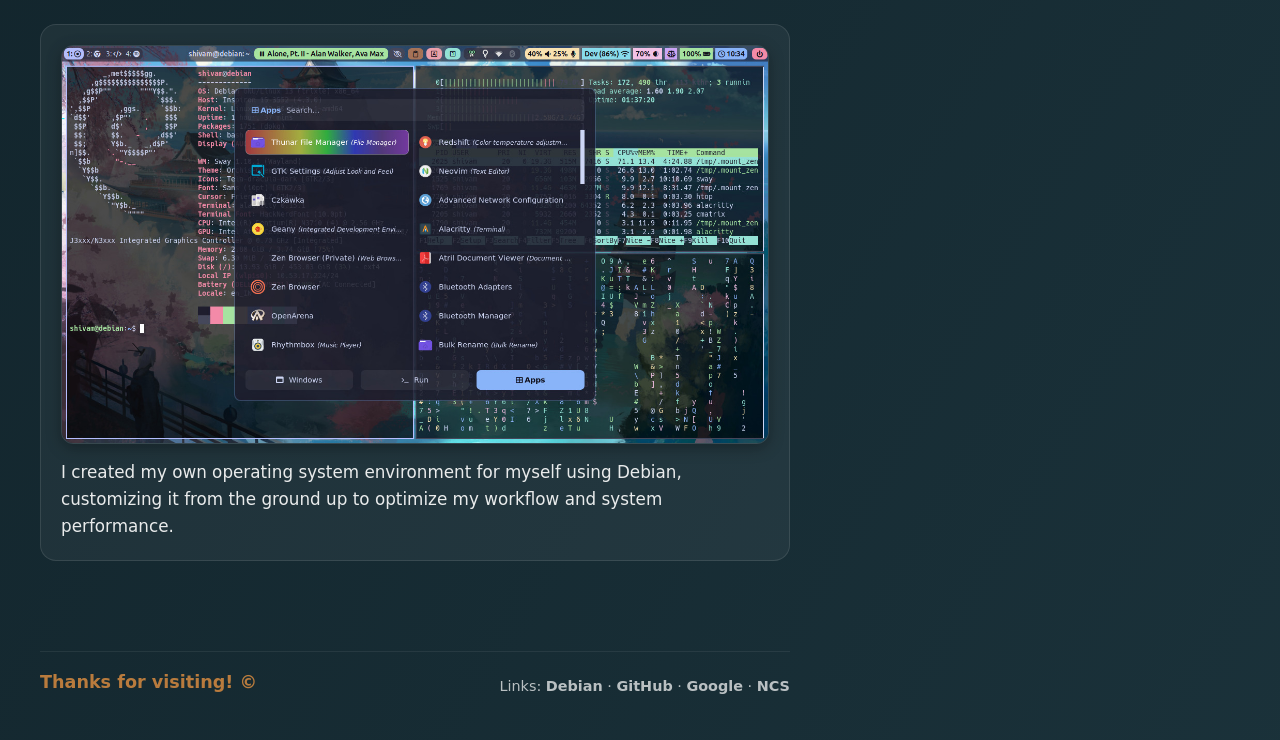
==== commit 3870f7a1: "Add fade-in effects to portfolio sections" ====
--- a/ItIsShivam.html
+++ b/ItIsShivam.html
@@ -3,6 +3,7 @@
 <head>
   <meta charset="UTF-8" />
   <meta name="viewport" content="width=device-width, initial-scale=1.0"/>
+  <meta name="description" content="Souman Maity - Business Operations & Tech Enthusiast Portfolio">
   <title>Souman Maity | Portfolio</title>
   <link rel="stylesheet" href="ItIsShivam.css">
 </head>
@@ -11,7 +12,7 @@
   <div class="portfolio-layout">
 
     <main class="portfolio-content">
-      <section class="hero">
+      <section class="hero fade-in">
         <h1>Hi, I'm Souman Maity.</h1>
         <h2>Business Operations & Tech Enthusiast</h2>
         <p>I aim to work and succeed in a stimulating and challenging environment, driving company success while exploring opportunities for advancement.</p>
@@ -21,7 +22,7 @@
         </div>
       </section>
 
-      <section id="experience" class="portfolio-section">
+      <section id="experience" class="portfolio-section fade-in">
         <h3>Professional Experience</h3>
         <div class="timeline">
           <div class="timeline-item">
@@ -44,7 +45,7 @@
         </div>
       </section>
 
-      <section id="education" class="portfolio-section">
+      <section id="education" class="portfolio-section fade-in">
         <h3>Education</h3>
         <div class="timeline">
           <div class="timeline-item">
@@ -62,7 +63,7 @@
         </div>
       </section>
 
-      <section id="skills" class="portfolio-section">
+      <section id="skills" class="portfolio-section fade-in">
         <h3>Skills & Tools</h3>
         <div class="tags-container">
           <span class="skill-tag">HTML & CSS</span>
@@ -73,7 +74,7 @@
         </div>
       </section>
 
-      <section id="interests" class="portfolio-section">
+      <section id="interests" class="portfolio-section fade-in">
         <h3>Interests & Languages</h3>
         <div class="split-section">
           <div>
@@ -96,18 +97,18 @@
         </div>
       </section>
 
-      <section id="custom-os" class="portfolio-section">
+      <section id="custom-os" class="portfolio-section fade-in">
         <h3>Custom OS Build</h3>
         <div class="os-card">
-          <img src="MySetup.jpeg" alt="Custom Debian Operating System Setup" class="setup-img" />
+          <img src="MySetup.jpeg" alt="Custom Debian Operating System Setup" class="setup-img" loading="lazy" />
           <p class="os-description">
             I created my own operating system environment for myself using Debian, customizing it from the ground up to optimize my workflow and system performance.
           </p>
         </div>
       </section>
 
-      <footer class="site-footer">
-        <div class="thanks-text">Thanks for visiting!</div>
+      <footer class="site-footer fade-in">
+        <div class="thanks-text">Thanks for visiting! &copy; <span id="year"></span></div>
         <div class="powered-by">
           Links: 
           <a href="https://www.debian.org/" target="_blank" rel="noopener noreferrer">Debian</a> · 
@@ -118,7 +119,7 @@
       </footer>
     </main>
 
-    <aside class="music-widget">
+    <aside class="music-widget fade-in">
       <header>
         <h2 id="title">Music Space</h2>
         <p id="subtitle">Music. Focus. Code.</p>
@@ -131,29 +132,29 @@
       <div class="controls">
         <div class="row">
           <button onclick="generateQuote()">Inspire</button>
-          <button onclick="togglePlay()">Play / Pause</button>
+          <button onclick="togglePlay()" id="playBtn">Play / Pause</button>
           <button onclick="toggleTheme()">Theme</button>
         </div>
 
-        <div class="row">
-          <label>Volume</label>
-          <input type="range" id="volume" min="0" max="1" step="0.01" value="0.5">
+        <div class="row slider-row">
+          <label for="volume">Vol</label>
+          <input type="range" id="volume" min="0" max="1" step="0.01" value="0.5" aria-label="Volume">
         </div>
 
         <div class="row progress-row">
           <span id="currentTime">0:00</span>
-          <input type="range" id="progress" min="0" max="100" value="0">
+          <input type="range" id="progress" min="0" max="100" value="0" aria-label="Progress">
           <span id="duration">0:00</span>
         </div>
 
         <div class="row">
-          <select id="visualizerMode">
+          <select id="visualizerMode" aria-label="Visualizer Mode">
             <option value="bars">Color Bars</option>
             <option value="wave">Wave Flow</option>
             <option value="pulse">Pulse Glow</option>
           </select>
 
-          <select id="quoteCategory">
+          <select id="quoteCategory" aria-label="Quote Category">
             <option value="all">All Quotes</option>
             <option value="focus">Focus</option>
             <option value="career">Career</option>
@@ -162,7 +163,7 @@
         </div>
 
         <div class="row">
-          <select id="trackSelector">
+          <select id="trackSelector" aria-label="Select Track">
             <option value="mortals-funk-remix.mp3">Mortals (Funk Remix)</option>
             <option value="on-and-on.mp3">On & On</option>
             <option value="make-me-move.mp3">Make Me Move</option>
--- a/ItIsShivam.css
+++ b/ItIsShivam.css
@@ -179,3 +179,44 @@
   .split-section { grid-template-columns: 1fr; }
   .site-footer { flex-direction: column; gap: 10px; text-align: center; }
 }
+/* --- Custom OS Build Section --- */
+.os-card {
+  background: rgba(255, 255, 255, 0.05);
+  padding: 20px;
+  border-radius: 16px;
+  border: 1px solid rgba(255, 255, 255, 0.1);
+  display: flex;
+  flex-direction: column;
+  gap: 15px;
+}
+
+body.light .os-card {
+  background: rgba(0, 0, 0, 0.03);
+  border: 1px solid rgba(0, 0, 0, 0.1);
+}
+
+.setup-img {
+  width: 100%;
+  height: auto;
+  border-radius: 12px;
+  box-shadow: 0 4px 15px rgba(0,0,0,0.3);
+  border: 1px solid rgba(255,255,255,0.1);
+}
+
+.os-description {
+  font-size: 1.05rem;
+  line-height: 1.6;
+  opacity: 0.9;
+}
+
+/* Updated Footer specific to the new layout */
+.thanks-text {
+  font-size: 1.1rem;
+  font-weight: bold;
+  margin-bottom: 8px;
+  color: #ff9f43;
+}
+
+.powered-by {
+  font-size: 0.9rem;
+}
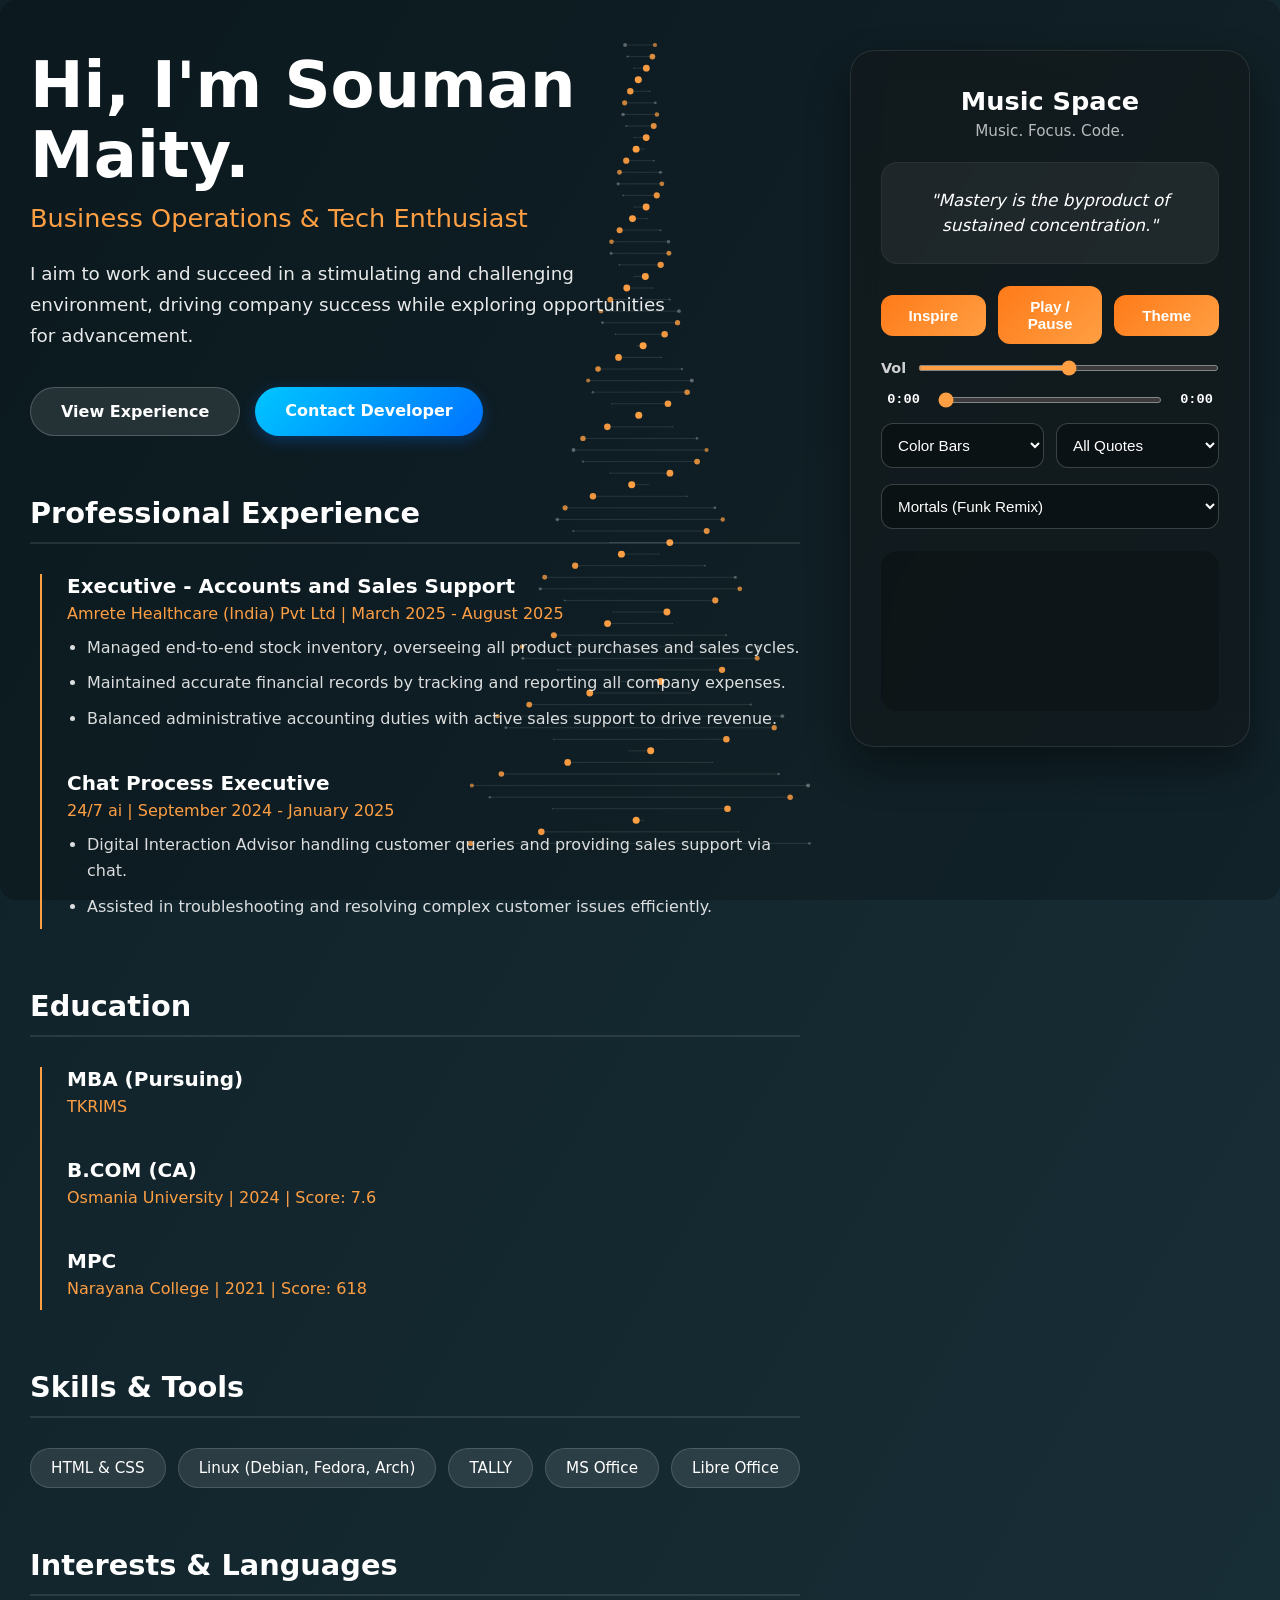
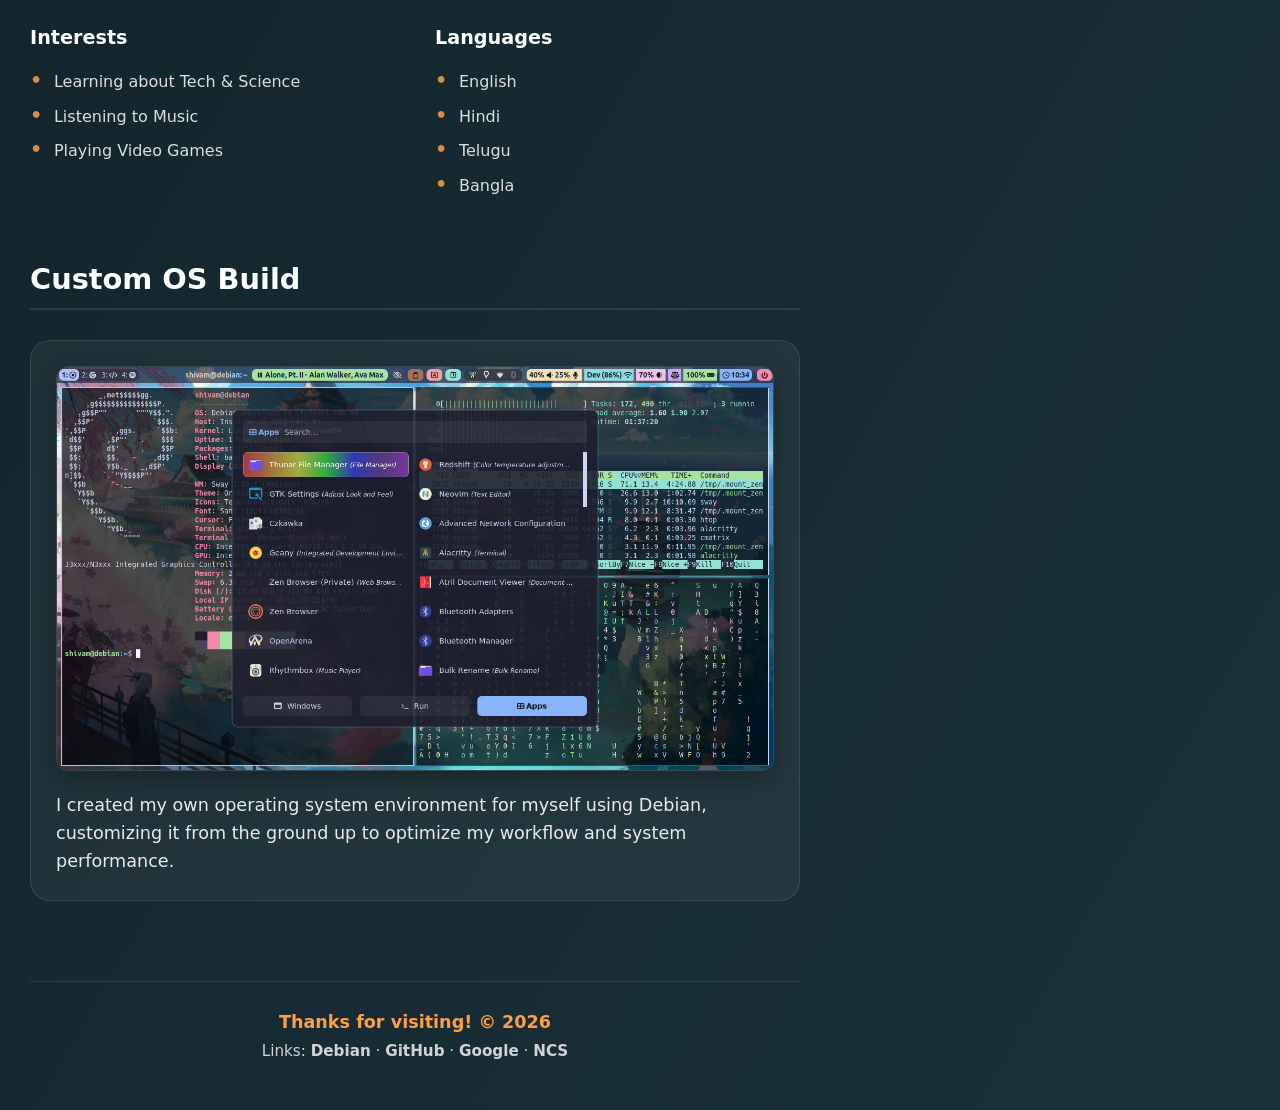
==== commit d89ea6b9: "Add canvas element and fix HTML structure" ====
--- a/ItIsShivam.html
+++ b/ItIsShivam.html
@@ -9,6 +9,8 @@
 </head>
 
 <body class="dark animated-bg">
+  <canvas id="dnaCanvas"></canvas>
+
   <div class="portfolio-layout">
 
     <main class="portfolio-content">
--- a/ItIsShivam.css
+++ b/ItIsShivam.css
@@ -1,22 +1,49 @@
 /* --- Base Styles --- */
 * { margin: 0; padding: 0; box-sizing: border-box; }
+
+html { scroll-behavior: smooth; }
 
 body {
   font-family: system-ui, -apple-system, sans-serif;
   min-height: 100vh;
   transition: background 0.8s ease, color 0.4s ease;
   overflow-x: hidden;
-}
-
+  -webkit-font-smoothing: antialiased;
+}
+
+/* Dark Theme (Default) */
 body.dark { color: #ffffff; }
-body.light { color: #111; background: #f2f2f2; }
-
-/* Animated background & Beat Overlay */
-body.animated-bg {
+body.dark.animated-bg {
   background: linear-gradient(120deg, #0f2027, #203a43, #2c5364);
   background-size: 300% 300%;
   animation: bgMove 40s ease infinite;
 }
+
+/* Light Theme Fix */
+body.light { color: #111; }
+body.light.animated-bg {
+  background: linear-gradient(120deg, #fdfbfb, #e2ebf0, #fdfbfb);
+  background-size: 300% 300%;
+  animation: bgMove 40s ease infinite;
+}
+
+/* DNA Background Canvas */
+#dnaCanvas {
+  position: fixed;
+  top: 0;
+  left: 0;
+  width: 100vw;
+  height: 100vh;
+  z-index: -5; /* Keeps it strictly behind all content */
+  pointer-events: none; /* Allows you to click through it */
+}
+
+/* Custom Scrollbar */
+::-webkit-scrollbar { width: 10px; }
+::-webkit-scrollbar-track { background: rgba(0,0,0,0.1); }
+::-webkit-scrollbar-thumb { background: rgba(255, 159, 67, 0.6); border-radius: 10px; }
+::-webkit-scrollbar-thumb:hover { background: rgba(255, 159, 67, 0.9); }
+body.light ::-webkit-scrollbar-thumb { background: rgba(17, 17, 17, 0.3); }
 
 @keyframes bgMove {
   0% { background-position: 0% 50%; }
@@ -30,9 +57,20 @@
   inset: 0;
   background: var(--beat-bg, transparent);
   opacity: var(--beat-opacity, 0);
-  transition: opacity 0.2s ease;
+  transition: opacity 0.15s ease-out;
   pointer-events: none;
   z-index: -1;
+}
+
+/* Animations */
+.fade-in {
+  animation: fadeInUp 0.8s cubic-bezier(0.2, 0.8, 0.2, 1) forwards;
+  opacity: 0;
+  transform: translateY(20px);
+}
+
+@keyframes fadeInUp {
+  to { opacity: 1; transform: translateY(0); }
 }
 
 /* --- Layout Grid --- */
@@ -40,42 +78,42 @@
   display: grid;
   grid-template-columns: 1fr 400px;
   gap: 50px;
-  max-width: 1400px;
+  max-width: 1300px;
   margin: 0 auto;
-  padding: 40px;
+  padding: 50px 30px;
   align-items: start;
 }
 
 /* --- Left Side: Portfolio Content --- */
-.portfolio-content {
-  display: flex;
-  flex-direction: column;
-  gap: 50px;
-}
-
-.hero h1 { font-size: 3.5rem; margin-bottom: 10px; }
-.hero h2 { font-size: 1.5rem; color: #ff9f43; margin-bottom: 20px; font-weight: 500; }
-.hero p { font-size: 1.15rem; line-height: 1.6; max-width: 650px; margin-bottom: 30px; opacity: 0.9; }
+.portfolio-content { display: flex; flex-direction: column; gap: 60px; }
+
+.hero h1 { font-size: clamp(2.5rem, 5vw, 4rem); margin-bottom: 12px; line-height: 1.1; }
+.hero h2 { font-size: clamp(1.2rem, 2.5vw, 1.6rem); color: #ff9f43; margin-bottom: 25px; font-weight: 500; }
+.hero p { font-size: 1.15rem; line-height: 1.7; max-width: 650px; margin-bottom: 35px; opacity: 0.9; }
 
 .hero-actions { display: flex; gap: 15px; flex-wrap: wrap; }
 
 .btn-primary, .btn-dev {
-  padding: 12px 28px;
+  padding: 14px 30px;
   border-radius: 30px;
   text-decoration: none;
-  font-weight: bold;
-  transition: transform 0.2s, box-shadow 0.2s;
+  font-weight: 600;
+  font-size: 1rem;
+  transition: all 0.3s ease;
   display: inline-block;
+  text-align: center;
 }
 .btn-primary {
   background: rgba(255, 255, 255, 0.1);
-  border: 1px solid rgba(255, 255, 255, 0.3);
+  border: 1px solid rgba(255, 255, 255, 0.2);
   color: inherit;
   backdrop-filter: blur(5px);
 }
 .btn-primary:hover { background: rgba(255, 255, 255, 0.2); transform: translateY(-3px); }
 
-/* Custom Dev Button */
+body.light .btn-primary { background: rgba(0,0,0,0.05); border-color: rgba(0,0,0,0.2); }
+body.light .btn-primary:hover { background: rgba(0,0,0,0.1); }
+
 .btn-dev {
   background: linear-gradient(135deg, #00c6ff, #0072ff);
   color: white;
@@ -87,46 +125,86 @@
 /* Sections */
 .portfolio-section h3 { 
   font-size: 1.8rem; 
-  margin-bottom: 25px; 
-  border-bottom: 1px solid rgba(255,255,255,0.2); 
-  padding-bottom: 10px; 
-}
-
-body.light .portfolio-section h3 { border-bottom: 1px solid rgba(0,0,0,0.1); }
-
-/* Timeline for Experience/Education */
+  margin-bottom: 30px; 
+  border-bottom: 2px solid rgba(255,255,255,0.1); 
+  padding-bottom: 12px; 
+}
+body.light .portfolio-section h3 { border-bottom: 2px solid rgba(0,0,0,0.1); }
+
+/* Timeline */
 .timeline {
   display: flex;
   flex-direction: column;
-  gap: 25px;
+  gap: 30px;
   border-left: 2px solid #ff9f43;
-  padding-left: 20px;
+  padding-left: 25px;
   margin-left: 10px;
-}
-
-.timeline-item h4 { font-size: 1.2rem; margin-bottom: 5px; }
-.timeline-item h5 { font-size: 1rem; color: #ff9f43; font-weight: normal; margin-bottom: 10px; }
-.timeline-item ul { padding-left: 20px; opacity: 0.85; line-height: 1.5; font-size: 0.95rem; }
-.timeline-item ul li { margin-bottom: 8px; }
+  position: relative;
+}
+.timeline-item h4 { font-size: 1.25rem; margin-bottom: 6px; }
+.timeline-item h5 { font-size: 1rem; color: #ff9f43; font-weight: normal; margin-bottom: 12px; }
+.timeline-item ul { padding-left: 20px; opacity: 0.85; line-height: 1.6; font-size: 1rem; }
+.timeline-item ul li { margin-bottom: 10px; }
 
 /* Skills Tags */
 .tags-container { display: flex; flex-wrap: wrap; gap: 12px; }
 .skill-tag {
   background: rgba(255, 255, 255, 0.1);
-  padding: 8px 16px;
+  padding: 10px 20px;
+  border-radius: 30px;
+  font-size: 0.95rem;
+  font-weight: 500;
+  border: 1px solid rgba(255, 255, 255, 0.15);
+  transition: all 0.3s;
+}
+.skill-tag:hover { background: rgba(255, 255, 255, 0.2); transform: translateY(-2px); }
+body.light .skill-tag { background: rgba(0,0,0,0.05); border: 1px solid rgba(0,0,0,0.1); }
+
+/* Interests & Languages */
+.split-section { display: grid; grid-template-columns: 1fr 1fr; gap: 40px; }
+.split-section h4 { margin-bottom: 15px; font-size: 1.2rem; }
+.simple-list { list-style: none; opacity: 0.85; line-height: 1.8; font-size: 1rem; }
+.simple-list li::before { content: "• "; color: #ff9f43; font-weight: bold; font-size: 1.2rem; margin-right: 5px; }
+
+/* Custom OS Section */
+.os-card {
+  background: rgba(255, 255, 255, 0.05);
+  padding: 25px;
   border-radius: 20px;
-  font-size: 0.9rem;
-  border: 1px solid rgba(255, 255, 255, 0.15);
-  transition: background 0.3s;
-}
-.skill-tag:hover { background: rgba(255, 255, 255, 0.2); }
-body.light .skill-tag { background: rgba(0,0,0,0.05); border: 1px solid rgba(0,0,0,0.1); }
-
-/* Interests & Languages */
-.split-section { display: grid; grid-template-columns: 1fr 1fr; gap: 30px; }
-.split-section h4 { margin-bottom: 15px; font-size: 1.1rem; }
-.simple-list { list-style: none; opacity: 0.85; line-height: 1.8; }
-.simple-list li::before { content: "• "; color: #ff9f43; font-weight: bold; }
+  border: 1px solid rgba(255, 255, 255, 0.1);
+  display: flex;
+  flex-direction: column;
+  gap: 20px;
+  backdrop-filter: blur(5px);
+}
+body.light .os-card { background: rgba(255, 255, 255, 0.5); border: 1px solid rgba(0, 0, 0, 0.1); }
+
+.setup-img {
+  width: 100%;
+  height: auto;
+  border-radius: 12px;
+  box-shadow: 0 8px 25px rgba(0,0,0,0.3);
+  border: 1px solid rgba(255,255,255,0.1);
+  transition: transform 0.3s ease;
+}
+.setup-img:hover { transform: scale(1.02); }
+.os-description { font-size: 1.1rem; line-height: 1.6; opacity: 0.9; }
+
+/* Footer */
+.site-footer { 
+  margin-top: 20px; 
+  padding-top: 30px; 
+  border-top: 1px solid rgba(255,255,255,0.1); 
+  display: flex; 
+  flex-direction: column; 
+  gap: 10px;
+  text-align: center;
+}
+body.light .site-footer { border-top: 1px solid rgba(0,0,0,0.1); }
+.thanks-text { font-size: 1.1rem; font-weight: bold; color: #ff9f43; }
+.powered-by { font-size: 0.95rem; opacity: 0.8; }
+.powered-by a { color: inherit; font-weight: 600; text-decoration: none; transition: opacity 0.3s; }
+.powered-by a:hover { opacity: 0.7; text-decoration: underline; }
 
 /* --- Right Side: Music Widget (Glassmorphism) --- */
 .music-widget {
@@ -134,89 +212,99 @@
   backdrop-filter: blur(16px);
   -webkit-backdrop-filter: blur(16px);
   border: 1px solid rgba(255,255,255,0.1);
-  padding: 30px;
+  padding: 35px 30px;
   border-radius: 24px;
   position: sticky;
-  top: 40px;
+  top: 50px;
   display: flex;
   flex-direction: column;
-  gap: 20px;
-  box-shadow: 0 10px 30px rgba(0,0,0,0.3);
-}
+  gap: 22px;
+  box-shadow: 0 20px 40px rgba(0,0,0,0.4);
+}
+body.light .music-widget { background: rgba(255, 255, 255, 0.75); border: 1px solid rgba(0,0,0,0.1); box-shadow: 0 20px 40px rgba(0,0,0,0.1); }
 
 .music-widget header { text-align: center; }
-.music-widget #title { font-size: 1.5rem; margin-bottom: 5px; }
-.music-widget #subtitle { opacity: 0.7; font-size: 0.9rem; }
-
-.quote-box { padding: 22px; border-radius: 16px; background: rgba(255,255,255,0.05); text-align: center; font-style: italic; font-size: 1.05rem; line-height: 1.4; border: 1px solid rgba(255,255,255,0.05); }
-
-.controls { display: flex; flex-direction: column; gap: 14px; }
+.music-widget #title { font-size: 1.6rem; margin-bottom: 6px; }
+.music-widget #subtitle { opacity: 0.7; font-size: 0.95rem; font-weight: 500; }
+
+.quote-box { 
+  padding: 25px; 
+  border-radius: 16px; 
+  background: rgba(255,255,255,0.06); 
+  text-align: center; 
+  font-style: italic; 
+  font-size: 1.05rem; 
+  line-height: 1.5; 
+  border: 1px solid rgba(255,255,255,0.05); 
+}
+body.light .quote-box { background: rgba(0,0,0,0.04); border: 1px solid rgba(0,0,0,0.05); }
+
+.controls { display: flex; flex-direction: column; gap: 16px; }
 .row { display: flex; gap: 12px; align-items: center; flex-wrap: wrap; }
-button { padding: 10px 14px; border-radius: 12px; border: none; background: linear-gradient(135deg, #ff7a18, #ff9f43); color: white; cursor: pointer; transition: transform 0.15s ease; font-weight: bold; flex: 1; }
-button:hover { transform: translateY(-2px); }
-
-input[type="range"] { flex: 1; accent-color: #ff9f43; }
-.progress-row span { width: 45px; text-align: center; font-size: 0.85rem; font-family: monospace; }
-
-select { flex: 1; padding: 10px; border-radius: 12px; background: rgba(0,0,0,0.3); color: #fff; border: 1px solid rgba(255,255,255,0.2); cursor: pointer; }
+.slider-row label { font-size: 0.9rem; font-weight: bold; opacity: 0.8; }
+
+button { 
+  padding: 12px 14px; 
+  border-radius: 12px; 
+  border: none; 
+  background: linear-gradient(135deg, #ff7a18, #ff9f43); 
+  color: white; 
+  cursor: pointer; 
+  transition: transform 0.15s ease, box-shadow 0.2s ease; 
+  font-weight: bold; 
+  flex: 1; 
+  font-size: 0.95rem;
+}
+button:hover { transform: translateY(-2px); box-shadow: 0 5px 15px rgba(255, 122, 24, 0.4); }
+button:active { transform: translateY(0); }
+
+input[type="range"] { flex: 1; accent-color: #ff9f43; height: 6px; border-radius: 5px; cursor: pointer; }
+.progress-row span { width: 45px; text-align: center; font-size: 0.85rem; font-family: monospace; font-weight: bold; }
+
+select { 
+  flex: 1; 
+  padding: 12px; 
+  border-radius: 12px; 
+  background: rgba(0,0,0,0.3); 
+  color: #fff; 
+  border: 1px solid rgba(255,255,255,0.2); 
+  cursor: pointer; 
+  font-size: 0.95rem;
+  outline: none;
+}
+select:focus { border-color: #ff9f43; }
+body.light select { background: rgba(255,255,255,0.6); color: #111; border: 1px solid rgba(0,0,0,0.2); }
 
 canvas { width: 100%; height: 160px; border-radius: 16px; background: rgba(0,0,0,0.2); }
 
-body.light .music-widget { background: rgba(255, 255, 255, 0.7); border: 1px solid rgba(0,0,0,0.1); box-shadow: 0 10px 30px rgba(0,0,0,0.05); }
-body.light select { background: rgba(255,255,255,0.5); color: #111; border: 1px solid rgba(0,0,0,0.2); }
-body.light .quote-box { background: rgba(0,0,0,0.03); border: 1px solid rgba(0,0,0,0.05); }
-
-.site-footer { margin-top: 40px; font-size: 0.9rem; opacity: 0.7; padding-top: 20px; border-top: 1px solid rgba(255,255,255,0.1); display: flex; justify-content: space-between; align-items: center; }
-body.light .site-footer { border-top: 1px solid rgba(0,0,0,0.1); }
-.powered-by a { color: inherit; font-weight: bold; text-decoration: none; }
-.powered-by a:hover { text-decoration: underline; }
-
-/* Responsive adjustments for mobile */
+/* --- Mobile Responsiveness --- */
+@media (max-width: 1024px) {
+  .portfolio-layout { gap: 30px; padding: 40px 20px; }
+}
+
 @media (max-width: 950px) {
-  .portfolio-layout { grid-template-columns: 1fr; padding: 20px; gap: 40px; }
-  .music-widget { position: relative; top: 0; }
-  .hero h1 { font-size: 2.8rem; }
-  .split-section { grid-template-columns: 1fr; }
-  .site-footer { flex-direction: column; gap: 10px; text-align: center; }
-}
-/* --- Custom OS Build Section --- */
-.os-card {
-  background: rgba(255, 255, 255, 0.05);
-  padding: 20px;
-  border-radius: 16px;
-  border: 1px solid rgba(255, 255, 255, 0.1);
-  display: flex;
-  flex-direction: column;
-  gap: 15px;
-}
-
-body.light .os-card {
-  background: rgba(0, 0, 0, 0.03);
-  border: 1px solid rgba(0, 0, 0, 0.1);
-}
-
-.setup-img {
-  width: 100%;
-  height: auto;
-  border-radius: 12px;
-  box-shadow: 0 4px 15px rgba(0,0,0,0.3);
-  border: 1px solid rgba(255,255,255,0.1);
-}
-
-.os-description {
-  font-size: 1.05rem;
-  line-height: 1.6;
-  opacity: 0.9;
-}
-
-/* Updated Footer specific to the new layout */
-.thanks-text {
-  font-size: 1.1rem;
-  font-weight: bold;
-  margin-bottom: 8px;
-  color: #ff9f43;
-}
-
-.powered-by {
-  font-size: 0.9rem;
-}
+  .portfolio-layout { 
+    display: flex;
+    flex-direction: column; 
+    padding: 25px 15px; 
+    gap: 40px; 
+  }
+  .music-widget { 
+    order: -1; 
+    position: relative; 
+    top: 0; 
+    padding: 25px 20px;
+    box-shadow: 0 10px 30px rgba(0,0,0,0.3);
+  }
+  .split-section { grid-template-columns: 1fr; gap: 25px; }
+  .hero-actions { justify-content: center; }
+  .hero { text-align: center; }
+  .hero p { margin: 0 auto 30px auto; }
+}
+
+@media (max-width: 480px) {
+  .hero h1 { font-size: 2.2rem; }
+  .btn-primary, .btn-dev { width: 100%; }
+  .quote-box { font-size: 0.95rem; padding: 18px; }
+  button, select { font-size: 0.9rem; padding: 10px; }
+}
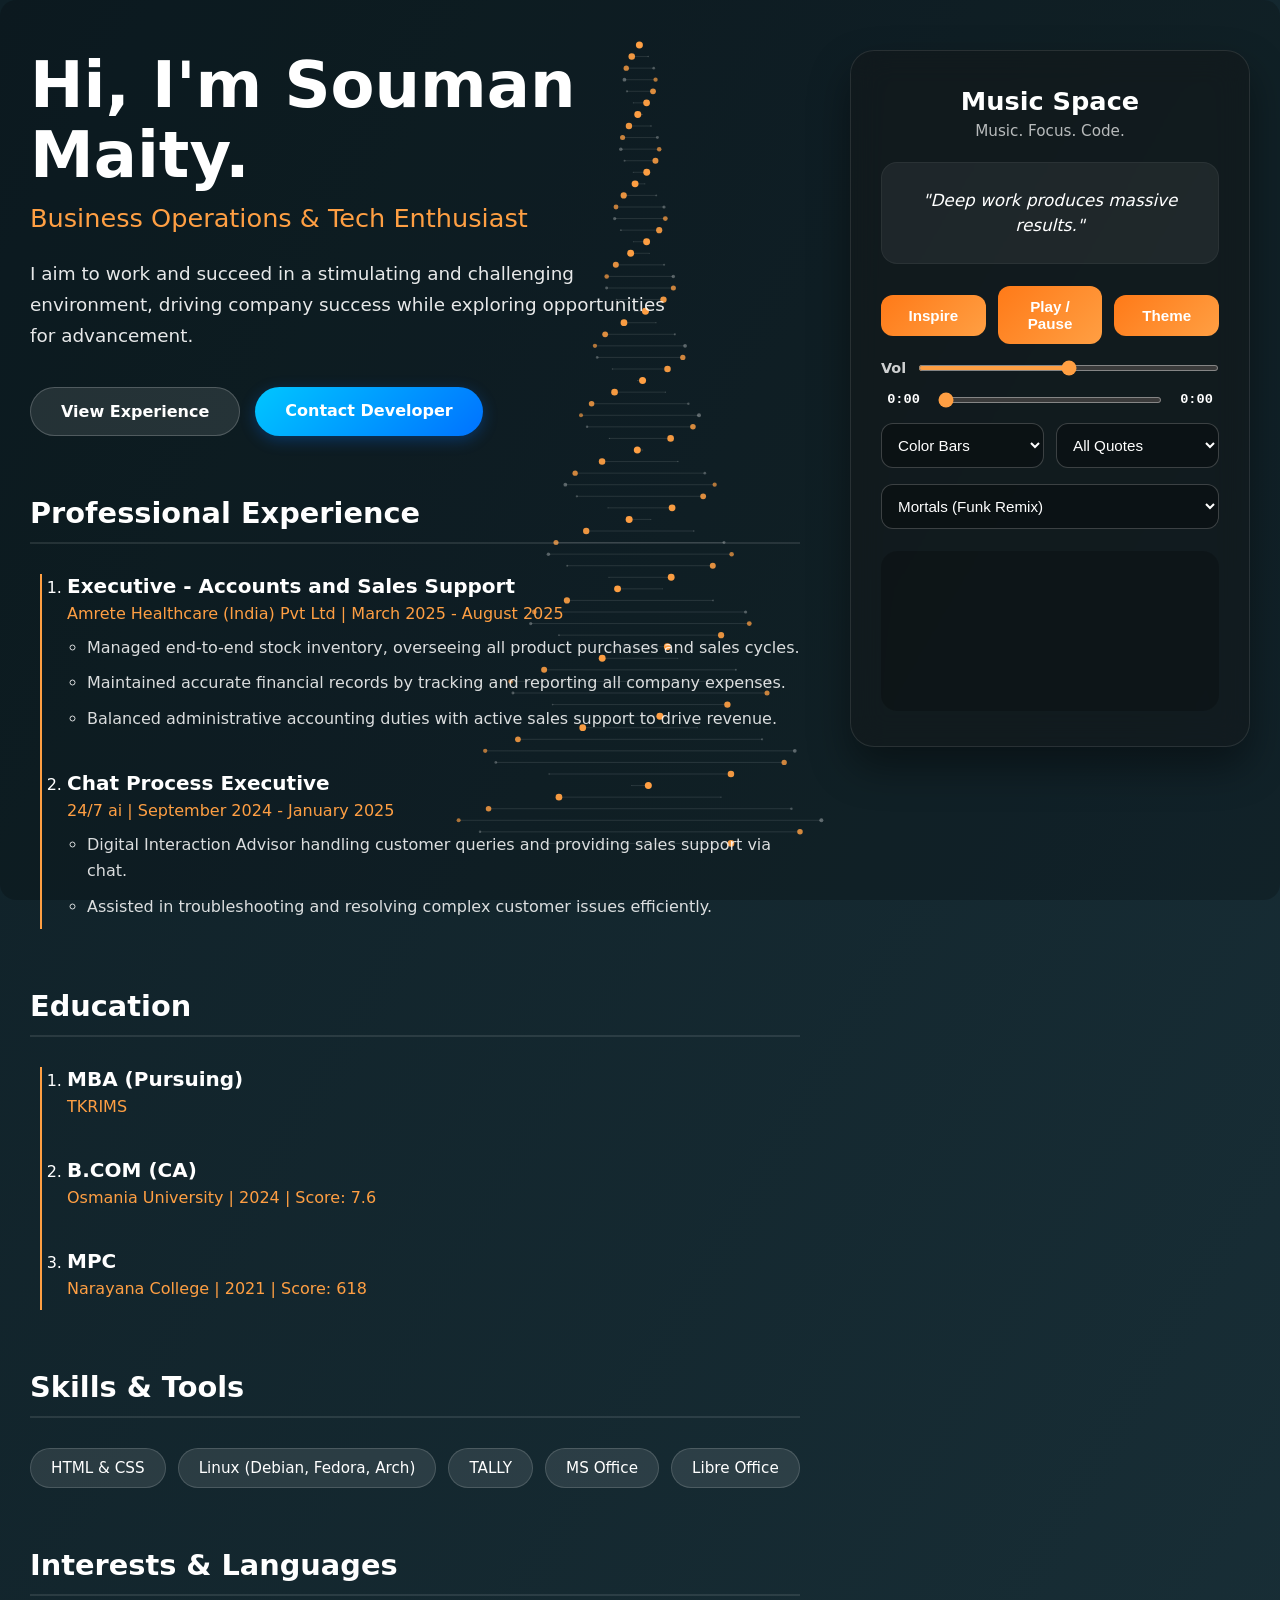
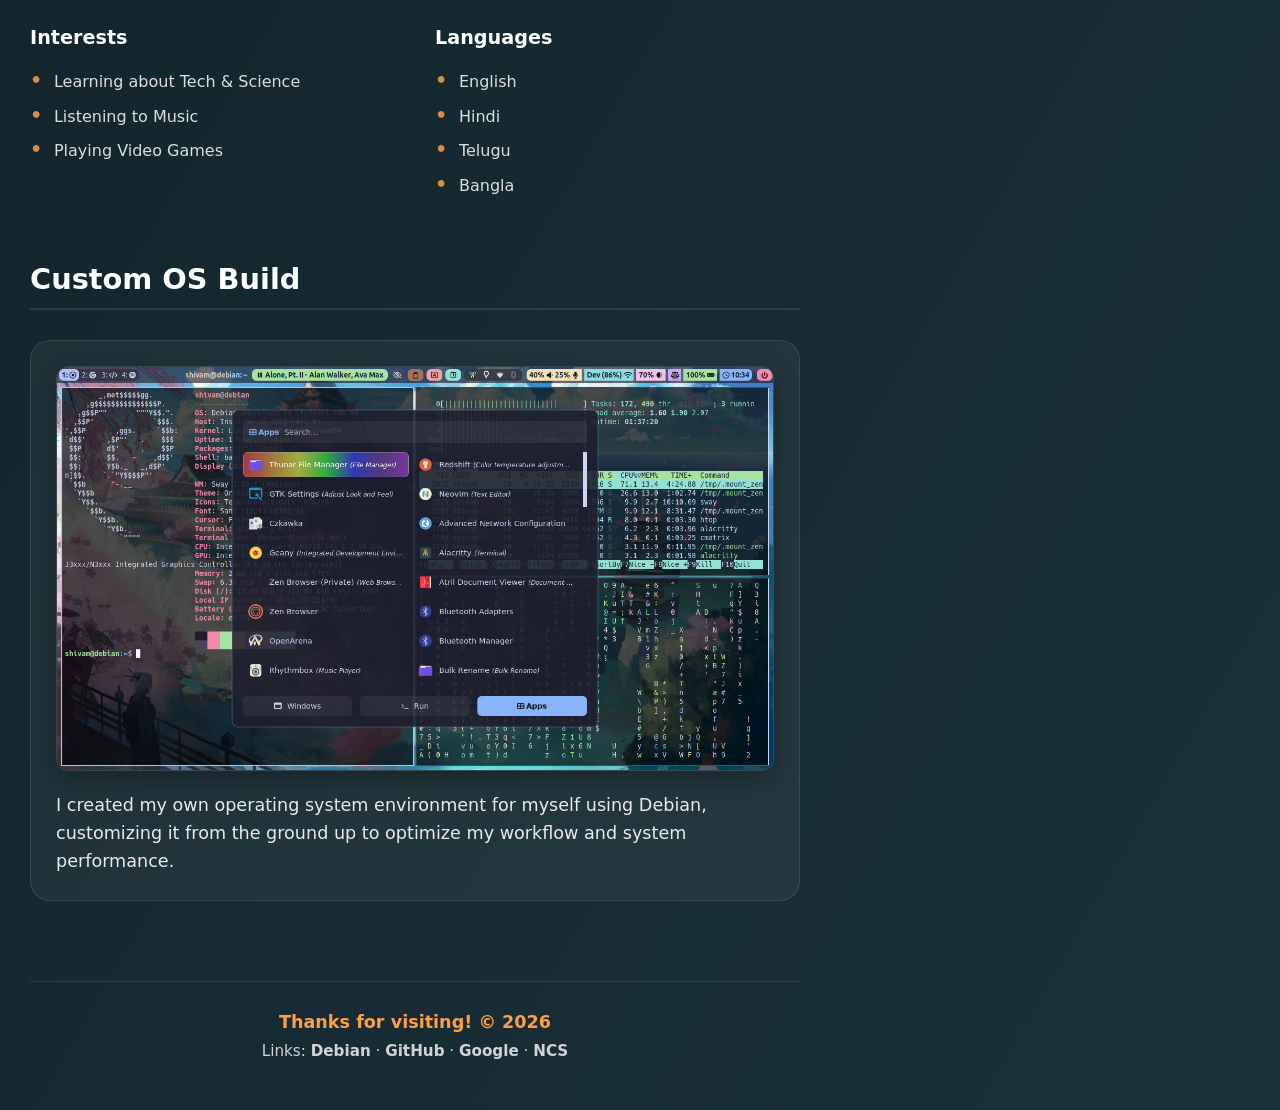
==== commit 69914a15: "Refactor experience and education sections to use lists" ====
--- a/ItIsShivam.html
+++ b/ItIsShivam.html
@@ -26,8 +26,8 @@
 
       <section id="experience" class="portfolio-section fade-in">
         <h3>Professional Experience</h3>
-        <div class="timeline">
-          <div class="timeline-item">
+        <ol class="timeline">
+          <li class="timeline-item">
             <h4>Executive - Accounts and Sales Support</h4>
             <h5>Amrete Healthcare (India) Pvt Ltd | March 2025 - August 2025</h5>
             <ul>
@@ -35,34 +35,34 @@
               <li>Maintained accurate financial records by tracking and reporting all company expenses.</li>
               <li>Balanced administrative accounting duties with active sales support to drive revenue.</li>
             </ul>
-          </div>
-          <div class="timeline-item">
+          </li>
+          <li class="timeline-item">
             <h4>Chat Process Executive</h4>
             <h5>24/7 ai | September 2024 - January 2025</h5>
             <ul>
               <li>Digital Interaction Advisor handling customer queries and providing sales support via chat.</li>
               <li>Assisted in troubleshooting and resolving complex customer issues efficiently.</li>
             </ul>
-          </div>
-        </div>
+          </li>
+        </ol>
       </section>
 
       <section id="education" class="portfolio-section fade-in">
         <h3>Education</h3>
-        <div class="timeline">
-          <div class="timeline-item">
+        <ol class="timeline">
+          <li class="timeline-item">
             <h4>MBA (Pursuing)</h4>
             <h5>TKRIMS</h5>
-          </div>
-          <div class="timeline-item">
+          </li>
+          <li class="timeline-item">
             <h4>B.COM (CA)</h4>
             <h5>Osmania University | 2024 | Score: 7.6</h5>
-          </div>
-          <div class="timeline-item">
+          </li>
+          <li class="timeline-item">
             <h4>MPC</h4>
             <h5>Narayana College | 2021 | Score: 618</h5>
-          </div>
-        </div>
+          </li>
+        </ol>
       </section>
 
       <section id="skills" class="portfolio-section fade-in">
--- a/ItIsShivam.css
+++ b/ItIsShivam.css
@@ -34,21 +34,8 @@
   left: 0;
   width: 100vw;
   height: 100vh;
-  z-index: -5; /* Keeps it strictly behind all content */
+  z-index: 0; /* Sits directly above the body's background color */
   pointer-events: none; /* Allows you to click through it */
-}
-
-/* Custom Scrollbar */
-::-webkit-scrollbar { width: 10px; }
-::-webkit-scrollbar-track { background: rgba(0,0,0,0.1); }
-::-webkit-scrollbar-thumb { background: rgba(255, 159, 67, 0.6); border-radius: 10px; }
-::-webkit-scrollbar-thumb:hover { background: rgba(255, 159, 67, 0.9); }
-body.light ::-webkit-scrollbar-thumb { background: rgba(17, 17, 17, 0.3); }
-
-@keyframes bgMove {
-  0% { background-position: 0% 50%; }
-  50% { background-position: 100% 50%; }
-  100% { background-position: 0% 50%; }
 }
 
 body::before {
@@ -59,7 +46,20 @@
   opacity: var(--beat-opacity, 0);
   transition: opacity 0.15s ease-out;
   pointer-events: none;
-  z-index: -1;
+  z-index: 1; /* Beat overlay flashes right above the DNA */
+}
+
+/* Custom Scrollbar */
+::-webkit-scrollbar { width: 10px; }
+::-webkit-scrollbar-track { background: rgba(0,0,0,0.1); }
+::-webkit-scrollbar-thumb { background: rgba(255, 159, 67, 0.6); border-radius: 10px; }
+::-webkit-scrollbar-thumb:hover { background: rgba(255, 159, 67, 0.9); }
+body.light ::-webkit-scrollbar-thumb { background: rgba(17, 17, 17, 0.3); }
+
+@keyframes bgMove {
+  0% { background-position: 0% 50%; }
+  50% { background-position: 100% 50%; }
+  100% { background-position: 0% 50%; }
 }
 
 /* Animations */
@@ -82,6 +82,8 @@
   margin: 0 auto;
   padding: 50px 30px;
   align-items: start;
+  position: relative;
+  z-index: 10; /* Ensures all text and cards sit ABOVE the background and DNA */
 }
 
 /* --- Left Side: Portfolio Content --- */
